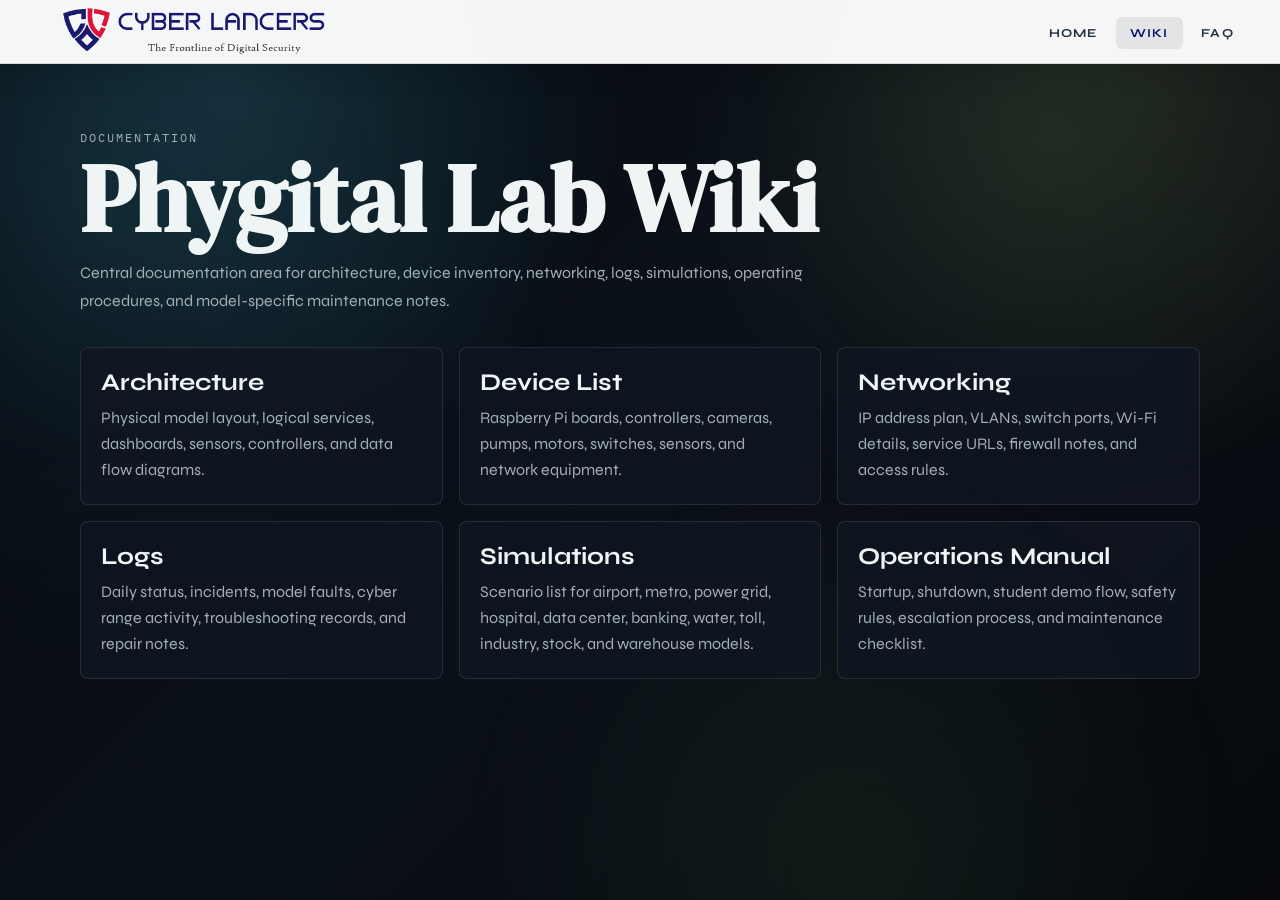
==== wiki/index.html @ f5e3cbfd "Add Phygital Lab portal" ====
<!DOCTYPE html>
<html lang="en">
<head>
  <meta charset="UTF-8">
  <meta name="viewport" content="width=device-width, initial-scale=1.0">
  <link rel="icon" type="image/x-icon" href="/static/images/favicon.ico">
  <title>Wiki - CDAC Phygital Lab</title>
  <link rel="preconnect" href="https://fonts.googleapis.com">
  <link rel="preconnect" href="https://fonts.gstatic.com" crossorigin>
  <link href="https://fonts.googleapis.com/css2?family=DM+Serif+Display:ital@0;1&family=IBM+Plex+Mono:wght@400;500;600&family=Syne:wght@400;600;700;800&display=swap" rel="stylesheet">
  <link rel="stylesheet" href="/static/css/main.css">
  <style>
    .wiki-shell { position: relative; z-index: 1; width: min(1120px, calc(100% - 2rem)); margin: 0 auto; padding: calc(var(--nav-h) + 4rem) 0 5rem; }
    .wiki-shell h1 { font-family: "DM Serif Display", serif; font-size: clamp(3rem, 8vw, 6rem); line-height: 0.9; margin: 0.5rem 0 1rem; }
    .wiki-shell > p { color: var(--muted); max-width: 760px; line-height: 1.75; }
    .wiki-grid { display: grid; grid-template-columns: repeat(3, 1fr); gap: 1rem; margin-top: 2rem; }
    .wiki-card { border: 1px solid var(--line); border-radius: 8px; background: rgba(16,23,34,0.78); padding: 1.25rem; }
    .wiki-card h2 { margin-bottom: 0.5rem; }
    .wiki-card p { color: var(--muted); line-height: 1.65; }
    @media (max-width: 900px) { .wiki-grid { grid-template-columns: 1fr 1fr; } }
    @media (max-width: 620px) { .wiki-grid { grid-template-columns: 1fr; } }
  </style>
</head>
<body>
  <nav id="main-nav" aria-label="Main Navigation">
    <a class="nav-brand" href="/index.html">
      <img class="nav-logo-img" src="/static/images/cyber-lancers-logo.png" alt="Cyber Lancers logo">
    </a>
    <ul class="nav-links">
      <li><a class="nav-btn" href="/index.html">Home</a></li>
      <li><a class="nav-btn active" href="http://172.16.17.219/">Wiki</a></li>
      <li><a class="nav-btn" href="/faq">FAQ</a></li>
    </ul>
  </nav>

  <main class="wiki-shell">
    <p class="section-kicker">Documentation</p>
    <h1>Phygital Lab Wiki</h1>
    <p>Central documentation area for architecture, device inventory, networking, logs, simulations, operating procedures, and model-specific maintenance notes.</p>

    <section class="wiki-grid">
      <article class="wiki-card">
        <h2>Architecture</h2>
        <p>Physical model layout, logical services, dashboards, sensors, controllers, and data flow diagrams.</p>
      </article>
      <article class="wiki-card">
        <h2>Device List</h2>
        <p>Raspberry Pi boards, controllers, cameras, pumps, motors, switches, sensors, and network equipment.</p>
      </article>
      <article class="wiki-card">
        <h2>Networking</h2>
        <p>IP address plan, VLANs, switch ports, Wi-Fi details, service URLs, firewall notes, and access rules.</p>
      </article>
      <article class="wiki-card">
        <h2>Logs</h2>
        <p>Daily status, incidents, model faults, cyber range activity, troubleshooting records, and repair notes.</p>
      </article>
      <article class="wiki-card">
        <h2>Simulations</h2>
        <p>Scenario list for airport, metro, power grid, hospital, data center, banking, water, toll, industry, stock, and warehouse models.</p>
      </article>
      <article class="wiki-card">
        <h2>Operations Manual</h2>
        <p>Startup, shutdown, student demo flow, safety rules, escalation process, and maintenance checklist.</p>
      </article>
    </section>
  </main>
</body>
</html>
---- static/css/main.css ----
:root {
  --bg: #07090d;
  --surface: #101722;
  --surface-2: #172232;
  --surface-3: #203044;
  --line: rgba(255,255,255,0.10);
  --line-strong: rgba(255,255,255,0.20);
  --text: #eef5f4;
  --muted: #9fb0b5;
  --soft: #6f8188;
  --cyan: #4dd8ff;
  --green: #78d56f;
  --amber: #f0b64a;
  --red: #ff6d61;
  --blue: #7ca7ff;
  --nav-h: 64px;
}

* { box-sizing: border-box; margin: 0; padding: 0; }
html { scroll-behavior: smooth; }
body {
  min-height: 100vh;
  overflow-x: hidden;
  color: var(--text);
  background:
    radial-gradient(circle at 18% 10%, rgba(77,216,255,0.14), transparent 30%),
    radial-gradient(circle at 82% 16%, rgba(120,213,111,0.11), transparent 28%),
    linear-gradient(135deg, #06080d, #0b1119 48%, #07090d);
  font-family: "Syne", system-ui, sans-serif;
}

body::before {
  content: "";
  position: fixed;
  inset: -20%;
  z-index: 0;
  pointer-events: none;
  background:
    radial-gradient(circle at 20% 30%, rgba(77,216,255,0.08), transparent 28%),
    radial-gradient(circle at 78% 20%, rgba(240,182,74,0.06), transparent 24%),
    radial-gradient(circle at 62% 82%, rgba(120,213,111,0.07), transparent 26%);
  filter: blur(2px);
  animation: ambientShift 18s ease-in-out infinite alternate;
}

button, a { font: inherit; }
button { cursor: pointer; }
a { color: inherit; text-decoration: none; }
ul { list-style: none; }
code { font-family: "IBM Plex Mono", monospace; color: var(--cyan); }

#bg-canvas {
  position: fixed;
  inset: 0;
  width: 100vw;
  height: 100vh;
  z-index: 0;
  opacity: 0.45;
}

#main-nav {
  position: fixed;
  inset: 0 0 auto 0;
  height: var(--nav-h);
  z-index: 50;
  display: flex;
  align-items: center;
  justify-content: space-between;
  gap: 1rem;
  padding: 0 2rem;
  background: rgba(255,255,255,0.96);
  border-bottom: 1px solid rgba(6,14,22,0.12);
  box-shadow: 0 8px 28px rgba(0,0,0,0.10);
  backdrop-filter: blur(18px);
  animation: navDrop 0.7s cubic-bezier(.2,.8,.2,1) both;
}

.nav-brand {
  display: flex;
  align-items: center;
  gap: 0.75rem;
  border: 0;
  background: transparent;
  color: var(--text);
  font-family: "DM Serif Display", serif;
  font-size: 1.1rem;
}

.nav-logo-img {
  width: 320px;
  height: 52px;
  max-width: min(42vw, 320px);
  object-fit: contain;
}

.brand-accent { color: var(--cyan); }
.nav-links { display: flex; align-items: center; gap: 0.25rem; }
.nav-btn {
  border: 0;
  background: transparent;
  color: #233143;
  padding: 0.55rem 0.9rem;
  border-radius: 6px;
  font-size: 0.76rem;
  font-weight: 700;
  letter-spacing: 0.09em;
  text-transform: uppercase;
  transition: transform 0.18s ease, background 0.18s ease, color 0.18s ease;
}
.nav-btn:hover, .nav-btn.active { background: rgba(10,20,34,0.08); color: #08146f; transform: translateY(-1px); }
.nav-menu-toggle { display: none; background: transparent; color: #233143; border: 1px solid rgba(6,14,22,0.18); border-radius: 6px; padding: 0.5rem 0.75rem; }

.page {
  display: none;
  position: relative;
  z-index: 1;
  min-height: 100vh;
  padding-top: var(--nav-h);
}
.page.active { display: block; }
.page.active { animation: pageIn 0.45s ease both; }

.hero {
  min-height: 100vh;
  display: grid;
  grid-template-columns: minmax(0, 1.1fr) minmax(280px, 0.55fr);
  gap: 2rem;
  align-items: center;
  width: min(1180px, calc(100% - 2rem));
  margin: 0 auto;
  padding: 4rem 0 6rem;
}

.hero-inner h1 {
  font-family: "DM Serif Display", serif;
  font-size: clamp(4rem, 10vw, 8.5rem);
  line-height: 0.86;
  letter-spacing: 0;
  margin: 0.35rem 0 1.25rem;
}
.hero-kicker { animation: fadeRise 0.7s 0.1s ease both; }
.hero-inner h1 { animation: heroTitle 0.9s 0.18s cubic-bezier(.18,.9,.22,1) both; }
.hero-inner p:not(.hero-kicker) { animation: fadeRise 0.7s 0.32s ease both; }
.hero-actions { animation: fadeRise 0.7s 0.46s ease both; }

.hero-inner p:not(.hero-kicker) {
  max-width: 660px;
  color: var(--muted);
  font-size: 1.08rem;
  line-height: 1.8;
}

.hero-kicker, .section-kicker {
  color: var(--cyan);
  font-family: "IBM Plex Mono", monospace;
  font-size: 0.72rem;
  letter-spacing: 0.18em;
  text-transform: uppercase;
}

.hero-actions { display: flex; flex-wrap: wrap; gap: 0.8rem; margin-top: 2rem; }
.primary-action, .secondary-action, .back-btn {
  display: inline-flex;
  align-items: center;
  justify-content: center;
  min-height: 42px;
  border-radius: 6px;
  padding: 0.75rem 1rem;
  font-weight: 800;
  border: 1px solid var(--line-strong);
  position: relative;
  overflow: hidden;
  transition: transform 0.2s ease, box-shadow 0.2s ease, border-color 0.2s ease, background 0.2s ease;
}
.primary-action { background: var(--cyan); color: #041018; border-color: var(--cyan); }
.secondary-action, .back-btn { background: rgba(255,255,255,0.04); color: var(--text); }
.primary-action::after,
.secondary-action::after,
.back-btn::after {
  content: "";
  position: absolute;
  inset: 0;
  translate: -120% 0;
  background: linear-gradient(90deg, transparent, rgba(255,255,255,0.42), transparent);
  transition: translate 0.55s ease;
}
.primary-action:hover,
.secondary-action:hover,
.back-btn:hover {
  transform: translateY(-2px);
  box-shadow: 0 14px 36px rgba(77,216,255,0.14);
}
.primary-action:hover::after,
.secondary-action:hover::after,
.back-btn:hover::after { translate: 120% 0; }

.hero-panel {
  border: 1px solid var(--line);
  border-radius: 8px;
  background: rgba(16,23,34,0.72);
  padding: 1.2rem;
  backdrop-filter: blur(14px);
  animation: floatIn 0.9s 0.55s cubic-bezier(.18,.9,.22,1) both, panelDrift 5.5s ease-in-out 1.3s infinite;
}
.status-row {
  display: flex;
  justify-content: space-between;
  gap: 1rem;
  border-bottom: 1px solid var(--line);
  padding: 1rem 0;
}
.status-row:last-child { border-bottom: 0; }
.status-row span { color: var(--muted); }
.status-row strong { text-align: right; color: var(--green); }

.overview-band, .page-head, .detail-body {
  width: min(1180px, calc(100% - 2rem));
  margin: 0 auto;
}
.overview-band { padding: 3rem 0 6rem; }
.overview-copy {
  display: grid;
  grid-template-columns: 0.8fr 1.2fr;
  gap: 2rem;
  margin-bottom: 1.4rem;
}
.overview-copy h2, .page-head h2, .detail-title-block h2 {
  font-size: clamp(2rem, 5vw, 4rem);
  line-height: 0.96;
}
.overview-grid, .domain-grid, .feature-grid, .cyber-scope-grid {
  display: grid;
  grid-template-columns: repeat(3, 1fr);
  gap: 1rem;
}
.overview-grid article, .domain-card, .content-card, .feature-item, .cyber-scope-card, .cyber-card, .metric-grid div, .photo-placeholder, .photo-notes {
  border: 1px solid var(--line);
  border-radius: 8px;
  background: rgba(16,23,34,0.78);
  padding: 1.25rem;
  transition: transform 0.25s ease, border-color 0.25s ease, box-shadow 0.25s ease, background 0.25s ease;
}
.overview-grid article:hover,
.content-card:hover,
.feature-item:hover,
.cyber-scope-card:hover,
.cyber-card:hover,
.metric-grid div:hover,
.photo-placeholder:hover,
.photo-notes:hover {
  transform: translateY(-4px);
  border-color: rgba(77,216,255,0.24);
  box-shadow: 0 18px 48px rgba(0,0,0,0.26);
  background: rgba(18,28,42,0.86);
}
.overview-grid h3, .domain-card h3, .content-card h3, .feature-item h4 { margin-bottom: 0.5rem; }
.overview-grid p, .domain-card p, .content-card p, .feature-item p, .cyber-scope-card p, .cyber-card p, .photo-notes li, .photo-placeholder p, .detail-title-block p {
  color: var(--muted);
  line-height: 1.65;
  font-size: 0.92rem;
}

.page-head { padding: 4rem 0 1.25rem; }
.page-head p:not(.section-kicker) { max-width: 760px; color: var(--muted); line-height: 1.7; margin-top: 0.8rem; }
.filter-bar { width: min(1180px, calc(100% - 2rem)); margin: 0 auto 1.25rem; display: flex; flex-wrap: wrap; gap: 0.5rem; }
.filter-btn {
  border: 1px solid var(--line);
  background: rgba(255,255,255,0.04);
  color: var(--muted);
  padding: 0.55rem 0.8rem;
  border-radius: 6px;
  font-weight: 700;
}
.filter-btn.active { color: #061019; background: var(--green); border-color: var(--green); }

.domain-grid, .cyber-scope-grid { width: min(1180px, calc(100% - 2rem)); margin: 0 auto; padding-bottom: 5rem; }
.domain-card { position: relative; min-height: 245px; overflow: hidden; transform-style: preserve-3d; transition: transform 0.24s, border-color 0.24s, box-shadow 0.24s; }
.domain-card:hover { transform: translateY(-7px) rotateX(var(--tilt-y, 0deg)) rotateY(var(--tilt-x, 0deg)); border-color: var(--line-strong); box-shadow: 0 24px 70px rgba(0,0,0,0.34); }
.domain-card::before {
  content: "";
  position: absolute;
  inset: 0;
  background: radial-gradient(circle at 18% 12%, var(--accent), transparent 48%);
  opacity: 0.18;
  transition: opacity 0.25s ease, transform 0.25s ease;
}
.domain-card:hover::before { opacity: 0.32; transform: scale(1.08); }
.domain-card::after {
  content: "";
  position: absolute;
  inset: -1px;
  border-radius: inherit;
  background: linear-gradient(120deg, transparent 20%, rgba(255,255,255,0.18), transparent 80%);
  opacity: 0;
  transform: translateX(-70%);
  transition: opacity 0.25s ease, transform 0.55s ease;
}
.domain-card:hover::after { opacity: 1; transform: translateX(70%); }
.domain-card > * { position: relative; }
.domain-icon { font-size: 2.3rem; margin-bottom: 0.7rem; }
.tag-row { display: flex; flex-wrap: wrap; gap: 0.35rem; margin: 1rem 0; }
.tag-row span {
  font-family: "IBM Plex Mono", monospace;
  color: var(--soft);
  border: 1px solid var(--line);
  padding: 0.2rem 0.45rem;
  border-radius: 4px;
  font-size: 0.62rem;
  text-transform: uppercase;
}
.card-action { color: var(--cyan); font-weight: 800; margin-top: 1rem; }

.detail-banner {
  min-height: 330px;
  display: flex;
  flex-direction: column;
  justify-content: flex-end;
  gap: 1.5rem;
  padding: calc(var(--nav-h) + 2rem) max(1rem, calc((100vw - 1180px) / 2)) 2.2rem;
  background:
    linear-gradient(to bottom, rgba(7,9,13,0.45), rgba(7,9,13,0.95)),
    radial-gradient(circle at 18% 20%, var(--detail-accent, rgba(77,216,255,0.30)), transparent 46%);
  border-bottom: 1px solid var(--line);
}
.domain-visual {
  position: absolute;
  right: max(1rem, calc((100vw - 1180px) / 2));
  bottom: 2.2rem;
  width: min(330px, 34vw);
  height: 190px;
  pointer-events: none;
  opacity: 0.9;
}
.domain-visual::before {
  content: "";
  position: absolute;
  inset: 0;
  border: 1px solid rgba(255,255,255,0.09);
  border-radius: 10px;
  background: linear-gradient(145deg, rgba(255,255,255,0.07), rgba(255,255,255,0.015));
  box-shadow: inset 0 0 44px rgba(77,216,255,0.08), 0 24px 70px rgba(0,0,0,0.24);
}
.visual-orbit {
  position: absolute;
  inset: 28px 70px;
  border: 1px dashed rgba(77,216,255,0.35);
  border-radius: 50%;
  animation: visualSpin 8s linear infinite;
}
.visual-core {
  position: absolute;
  left: 50%;
  top: 50%;
  translate: -50% -50%;
  width: 112px;
  height: 56px;
  border-radius: 999px;
  display: grid;
  place-items: center;
  color: #041018;
  background: var(--cyan);
  font: 800 0.82rem "IBM Plex Mono", monospace;
  box-shadow: 0 0 34px rgba(77,216,255,0.28);
  animation: visualFloat 2.8s ease-in-out infinite;
}
.visual-plane {
  clip-path: polygon(0 35%, 70% 35%, 100% 50%, 70% 65%, 0 65%, 18% 50%);
  border-radius: 0;
  animation: visualPlane 3.6s ease-in-out infinite;
}
.visual-pulse { background: var(--green); box-shadow: 0 0 34px rgba(120,213,111,0.28); }
.visual-train { background: var(--blue); box-shadow: 0 0 34px rgba(124,167,255,0.28); }
.visual-spark { background: var(--red); box-shadow: 0 0 34px rgba(255,109,97,0.28); }
.visual-wave { background: var(--cyan); animation: visualWave 2.4s ease-in-out infinite; }
.visual-factory,
.visual-gate,
.visual-warehouse { background: var(--amber); box-shadow: 0 0 34px rgba(240,182,74,0.25); }
.visual-scan,
.visual-server { background: var(--blue); }
.visual-chart { background: var(--green); clip-path: polygon(0 80%, 25% 52%, 48% 62%, 72% 24%, 100% 12%, 100% 100%, 0 100%); border-radius: 8px; }
.visual-line {
  position: absolute;
  left: 34px;
  right: 34px;
  height: 2px;
  background: linear-gradient(90deg, transparent, rgba(77,216,255,0.7), transparent);
  animation: visualScan 2s ease-in-out infinite alternate;
}
.line-a { top: 42px; }
.line-b { bottom: 42px; animation-delay: .45s; }
.visual-dots span {
  position: absolute;
  width: 8px;
  height: 8px;
  border-radius: 50%;
  background: var(--green);
  animation: dotPulse 1.5s ease-in-out infinite alternate;
}
.visual-dots span:nth-child(1) { left: 46px; top: 84px; }
.visual-dots span:nth-child(2) { right: 58px; top: 62px; animation-delay: .25s; }
.visual-dots span:nth-child(3) { right: 88px; bottom: 50px; animation-delay: .5s; }
.back-btn { align-self: flex-start; }
.detail-title-block { max-width: 820px; }
.detail-title-block h2 { margin: 0.3rem 0 0.8rem; }
.detail-body { padding: 0 0 5rem; }
.tab-nav { display: flex; overflow-x: auto; border-bottom: 1px solid var(--line); margin-bottom: 2rem; }
.tab-btn {
  border: 0;
  border-bottom: 2px solid transparent;
  background: transparent;
  color: var(--soft);
  padding: 1rem 1.2rem;
  font-weight: 800;
  white-space: nowrap;
  transition: color 0.18s ease, border-color 0.18s ease, background 0.18s ease;
}
.tab-btn:hover { color: var(--text); background: rgba(255,255,255,0.035); }
.tab-btn.active { color: var(--cyan); border-bottom-color: var(--cyan); }
.tab-content { display: none; }
.tab-content.active { display: block; animation: contentIn 0.35s ease both; }
.feature-grid { margin-top: 1rem; }
.steps { display: grid; gap: 0.9rem; }
.step { display: grid; grid-template-columns: 52px 1fr; gap: 1rem; align-items: start; }
.step-num { color: var(--green); font-family: "IBM Plex Mono", monospace; font-weight: 700; transition: transform 0.2s ease; }
.step:hover .step-num { transform: translateX(5px); }
.step p { color: var(--muted); line-height: 1.65; margin-top: 0.25rem; }
.cyber-duo, .metric-grid, .photo-board { display: grid; grid-template-columns: 1fr 1fr; gap: 1rem; }
.cyber-card span { font-family: "IBM Plex Mono", monospace; font-size: 0.7rem; text-transform: uppercase; letter-spacing: 0.16em; }
.cyber-card.red span { color: var(--red); }
.cyber-card.blue span { color: var(--blue); }
.cyber-card h3 { margin: 0.6rem 0; }
.metric-grid div { min-height: 150px; }
.metric-grid strong, .metric-grid span { display: block; }
.metric-grid strong { color: var(--green); margin-bottom: 0.8rem; }
.metric-grid span { color: var(--muted); line-height: 1.65; }
.photo-placeholder {
  min-height: 290px;
  display: flex;
  flex-direction: column;
  justify-content: center;
  align-items: center;
  text-align: center;
  background:
    linear-gradient(135deg, rgba(255,255,255,0.06), rgba(255,255,255,0.02)),
    repeating-linear-gradient(45deg, rgba(255,255,255,0.03) 0 10px, transparent 10px 20px);
}
.photo-placeholder span { color: var(--cyan); font-family: "IBM Plex Mono", monospace; margin-bottom: 0.8rem; }
.photo-notes li { border-bottom: 1px solid var(--line); padding: 0.7rem 0; }
.photo-notes li:last-child { border-bottom: 0; }

.reveal {
  opacity: 0;
  transform: translateY(18px);
  transition: opacity 0.65s ease, transform 0.65s cubic-bezier(.18,.9,.22,1);
}
.reveal.visible {
  opacity: 1;
  transform: translateY(0);
}
.domain-card.reveal,
.cyber-scope-card.reveal,
.feature-item.reveal,
.overview-grid article.reveal {
  transition-delay: var(--reveal-delay, 0ms);
}

.cyber-scope-card h3 { margin: 0.5rem 0; }
.cyber-scope-card strong { color: var(--amber); }
.cyber-actions {
  display: flex;
  flex-wrap: wrap;
  gap: 0.6rem;
  margin-top: 1rem;
}
.cyber-actions .primary-action,
.cyber-actions .secondary-action {
  min-height: 36px;
  padding: 0.55rem 0.75rem;
  font-size: 0.82rem;
}

.phygital-ctf-modal {
  display: none;
  position: fixed;
  inset: 0;
  z-index: 200;
  align-items: center;
  justify-content: center;
  padding: 1rem;
  background: rgba(2,4,8,0.82);
  backdrop-filter: blur(12px);
}
.phygital-ctf-modal.open {
  display: flex;
}
.phygital-ctf-modal .ctf-modal {
  width: min(980px, 100%);
  max-height: 90vh;
  overflow: auto;
  background: linear-gradient(145deg, rgba(12,18,28,0.98), rgba(7,10,16,0.99));
  border: 1px solid rgba(255,255,255,0.12);
  border-radius: 10px;
  box-shadow: 0 30px 90px rgba(0,0,0,0.65);
}
.phygital-ctf-modal .ctf-modal-icon {
  width: auto;
  padding: 0 0.65rem;
  font-family: "IBM Plex Mono", monospace;
  font-size: 0.72rem;
}
.phygital-ctf-modal .ctf-modal-head {
  display: flex;
  align-items: center;
  justify-content: space-between;
  gap: 1rem;
  padding: 1.2rem 1.4rem;
  border-bottom: 1px solid rgba(255,255,255,0.08);
}
.phygital-ctf-modal .ctf-modal-title-group {
  display: flex;
  align-items: center;
  gap: 0.9rem;
}
.phygital-ctf-modal .ctf-modal-title {
  font-weight: 800;
  font-size: 1.08rem;
}
.phygital-ctf-modal .ctf-modal-subtitle {
  color: var(--muted);
  font-size: 0.85rem;
  margin-top: 0.2rem;
}
.phygital-ctf-modal .ctf-modal-close {
  width: 34px;
  height: 34px;
  border: 1px solid rgba(255,255,255,0.16);
  border-radius: 6px;
  background: rgba(255,255,255,0.05);
  color: var(--text);
  font-weight: 800;
}
.phygital-ctf-modal .ctf-modal-body {
  padding: 1.25rem 1.4rem 1.5rem;
}

.ctf-student-strip,
.ctf-leaderboard,
.ctf-scorebar,
.ctf-card,
.ctf-entry-card,
.ctf-empty {
  border: 1px solid rgba(255,255,255,0.10);
  border-radius: 8px;
  background: rgba(255,255,255,0.035);
  padding: 1rem;
  margin-bottom: 0.9rem;
}
.ctf-student-strip {
  display: flex;
  align-items: center;
  justify-content: space-between;
  gap: 1rem;
  color: var(--green);
}
.ctf-change-student,
.ctf-start-btn,
.ctf-submit-btn,
.ctf-hint-toggle {
  border: 1px solid rgba(255,255,255,0.16);
  border-radius: 6px;
  background: rgba(255,255,255,0.06);
  color: var(--text);
  padding: 0.55rem 0.75rem;
  font-weight: 800;
  font-family: "Syne", sans-serif;
}
.ctf-start-btn,
.ctf-submit-btn {
  background: var(--cyan);
  color: #041018;
  border-color: var(--cyan);
}
.ctf-leaderboard {
  display: grid;
  gap: 0.75rem;
}
.ctf-lb-head {
  display: flex;
  align-items: center;
  justify-content: space-between;
  gap: 1rem;
  color: var(--green);
  font-family: "IBM Plex Mono", monospace;
  font-size: 0.78rem;
  letter-spacing: 0.08em;
  text-transform: uppercase;
}
.ctf-lb-rows {
  display: grid;
  gap: 0.45rem;
}
.ctf-lb-row {
  display: grid;
  grid-template-columns: 48px 1fr auto;
  align-items: center;
  gap: 0.75rem;
  border: 1px solid rgba(120,213,111,0.28);
  border-radius: 6px;
  background: rgba(120,213,111,0.06);
  padding: 0.65rem 0.75rem;
}
.ctf-lb-rank { color: var(--amber); font-family: "IBM Plex Mono", monospace; }
.ctf-lb-score { color: var(--green); font-family: "IBM Plex Mono", monospace; }
.ctf-lb-empty { color: var(--soft); }
.ctf-scorebar {
  display: grid;
  grid-template-columns: auto 1fr auto;
  align-items: center;
  gap: 1rem;
}
.ctf-sb-score {
  color: var(--cyan);
  font-size: 1.7rem;
  font-weight: 800;
}
.ctf-sb-total,
.ctf-sb-solved {
  color: var(--muted);
  font-family: "IBM Plex Mono", monospace;
  font-size: 0.82rem;
}
.ctf-sb-track {
  height: 8px;
  overflow: hidden;
  border-radius: 999px;
  background: rgba(255,255,255,0.08);
}
.ctf-sb-fill {
  height: 100%;
  border-radius: inherit;
  background: linear-gradient(90deg, var(--cyan), var(--green));
}
.ctf-challenges {
  display: grid;
  gap: 0.8rem;
}
.ctf-card {
  margin-bottom: 0;
  animation: fadeRise 0.35s ease both;
}
.ctf-card-head,
.ctf-card-title-row,
.ctf-card-foot,
.ctf-flag-row {
  display: flex;
  align-items: center;
  gap: 0.7rem;
  flex-wrap: wrap;
}
.ctf-card-head {
  justify-content: space-between;
  margin-bottom: 0.55rem;
}
.ctf-card-title {
  font-weight: 800;
  font-size: 1rem;
}
.ctf-card-pts {
  color: var(--amber);
  font-family: "IBM Plex Mono", monospace;
  font-size: 0.78rem;
}
.ctf-card-desc {
  color: var(--muted);
  line-height: 1.65;
  margin-bottom: 0.9rem;
}
.ctf-card-desc code,
.ctf-hint-text code {
  color: var(--cyan);
}
.ctf-hint-wrap {
  display: grid;
  gap: 0.5rem;
  width: 100%;
}
.ctf-award-note,
.ctf-att-count {
  color: var(--amber);
  font-family: "IBM Plex Mono", monospace;
  font-size: 0.78rem;
}
.ctf-hint-text {
  color: var(--muted);
  line-height: 1.55;
  border-left: 2px solid var(--amber);
  padding-left: 0.75rem;
}
.ctf-flag-row {
  width: 100%;
}
.ctf-flag-input {
  flex: 1 1 260px;
  min-height: 40px;
  border: 1px solid rgba(255,255,255,0.14);
  border-radius: 6px;
  background: rgba(0,0,0,0.24);
  color: var(--text);
  padding: 0.6rem 0.75rem;
  outline: none;
}
.ctf-result-msg {
  width: 100%;
  min-height: 1.2rem;
  font-family: "IBM Plex Mono", monospace;
  font-size: 0.8rem;
}
.ctf-result-msg.ctf-ok,
.ctf-solved-banner,
.ctf-solved-badge { color: var(--green); }
.ctf-result-msg.ctf-err { color: var(--red); }
.ctf-solved-banner {
  border: 1px solid rgba(120,213,111,0.24);
  border-radius: 6px;
  padding: 0.65rem 0.75rem;
  background: rgba(120,213,111,0.07);
}
.ctf-empty,
.ctf-entry-card {
  color: var(--muted);
  line-height: 1.6;
}
.ctf-entry-card h3 {
  color: var(--text);
  margin-bottom: 0.5rem;
}
.ctf-loading {
  color: var(--muted);
  padding: 1rem;
}

@media (max-width: 640px) {
  .ctf-scorebar { grid-template-columns: 1fr; }
  .ctf-student-strip,
  .ctf-lb-head { align-items: flex-start; flex-direction: column; }
}

@media (max-width: 900px) {
  #main-nav { padding: 0 1rem; }
  .nav-menu-toggle { display: block; }
  .nav-links {
    display: none;
    position: absolute;
    top: var(--nav-h);
    left: 0;
    right: 0;
    flex-direction: column;
    align-items: stretch;
    padding: 1rem;
    background: rgba(255,255,255,0.98);
    border-bottom: 1px solid rgba(6,14,22,0.12);
    box-shadow: 0 18px 34px rgba(0,0,0,0.12);
  }
  .nav-links.open { display: flex; }
  .hero, .overview-copy, .cyber-duo, .metric-grid, .photo-board { grid-template-columns: 1fr; }
  .overview-grid, .domain-grid, .feature-grid, .cyber-scope-grid { grid-template-columns: 1fr 1fr; }
}

@media (max-width: 620px) {
  .nav-logo-img { width: 210px; max-width: 58vw; height: 42px; }
  .overview-grid, .domain-grid, .feature-grid, .cyber-scope-grid { grid-template-columns: 1fr; }
  .hero { padding-top: 2rem; }
  .hero-inner h1 { font-size: clamp(3.2rem, 18vw, 5rem); }
  .detail-banner { min-height: 280px; }
  .domain-visual { position: relative; right: auto; bottom: auto; width: 100%; max-width: 320px; height: 150px; }
}

@keyframes navDrop {
  from { opacity: 0; transform: translateY(-16px); }
  to { opacity: 1; transform: translateY(0); }
}

@keyframes pageIn {
  from { opacity: 0; }
  to { opacity: 1; }
}

@keyframes fadeRise {
  from { opacity: 0; transform: translateY(16px); }
  to { opacity: 1; transform: translateY(0); }
}

@keyframes floatIn {
  from { opacity: 0; transform: translateY(24px) scale(0.98); }
  to { opacity: 1; transform: translateY(0) scale(1); }
}

@keyframes heroTitle {
  from { opacity: 0; transform: translateY(22px) scale(0.98); filter: blur(6px); }
  to { opacity: 1; transform: translateY(0) scale(1); filter: blur(0); }
}

@keyframes contentIn {
  from { opacity: 0; transform: translateY(8px); }
  to { opacity: 1; transform: translateY(0); }
}

@keyframes panelDrift {
  0%, 100% { transform: translateY(0); }
  50% { transform: translateY(-8px); }
}

@keyframes ambientShift {
  from { transform: translate3d(-1.5%, -1%, 0) rotate(0deg); }
  to { transform: translate3d(1.5%, 1%, 0) rotate(3deg); }
}
@keyframes visualSpin { to { transform: rotate(360deg); } }
@keyframes visualFloat { 0%,100% { transform: translateY(0); } 50% { transform: translateY(-10px); } }
@keyframes visualPlane { 0%,100% { transform: translateX(-24px) translateY(8px); } 50% { transform: translateX(44px) translateY(-12px); } }
@keyframes visualWave { 0%,100% { border-radius: 999px 999px 24px 24px; transform: scaleX(.9); } 50% { border-radius: 24px 24px 999px 999px; transform: scaleX(1.08); } }
@keyframes visualScan { from { transform: translateX(-18px); opacity: .2; } to { transform: translateX(18px); opacity: 1; } }
@keyframes dotPulse { from { transform: scale(.7); opacity: .35; } to { transform: scale(1.25); opacity: 1; } }

@media (prefers-reduced-motion: reduce) {
  *,
  *::before,
  *::after {
    animation-duration: 0.001ms !important;
    animation-iteration-count: 1 !important;
    scroll-behavior: auto !important;
    transition-duration: 0.001ms !important;
  }
}
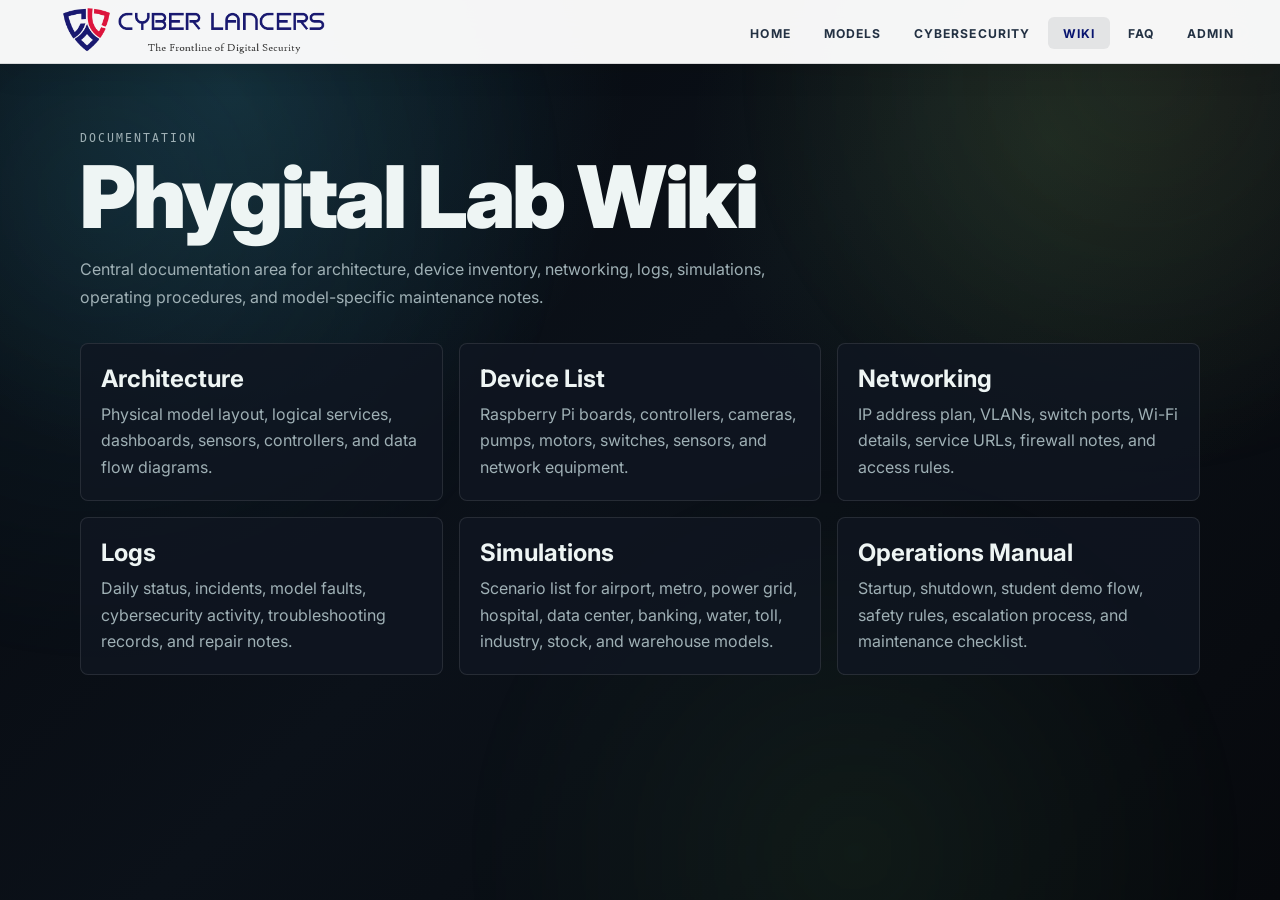
==== commit 985a182c: "Update branding FAQ fonts and offline demo" ====
--- a/wiki/index.html
+++ b/wiki/index.html
@@ -4,14 +4,14 @@
   <meta charset="UTF-8">
   <meta name="viewport" content="width=device-width, initial-scale=1.0">
   <link rel="icon" type="image/x-icon" href="/static/images/favicon.ico">
-  <title>Wiki - CDAC Phygital Lab</title>
+  <title>Wiki - Phygital Lab</title>
   <link rel="preconnect" href="https://fonts.googleapis.com">
   <link rel="preconnect" href="https://fonts.gstatic.com" crossorigin>
-  <link href="https://fonts.googleapis.com/css2?family=DM+Serif+Display:ital@0;1&family=IBM+Plex+Mono:wght@400;500;600&family=Syne:wght@400;600;700;800&display=swap" rel="stylesheet">
+  <link href="https://fonts.googleapis.com/css2?family=Inter:wght@400;500;600;700;800;900&display=swap" rel="stylesheet">
   <link rel="stylesheet" href="/static/css/main.css">
   <style>
     .wiki-shell { position: relative; z-index: 1; width: min(1120px, calc(100% - 2rem)); margin: 0 auto; padding: calc(var(--nav-h) + 4rem) 0 5rem; }
-    .wiki-shell h1 { font-family: "DM Serif Display", serif; font-size: clamp(3rem, 8vw, 6rem); line-height: 0.9; margin: 0.5rem 0 1rem; }
+    .wiki-shell h1 { font-family: "Inter", system-ui, sans-serif; font-size: clamp(2.7rem, 7vw, 5.4rem); font-weight: 900; line-height: 0.96; margin: 0.5rem 0 1rem; letter-spacing: -0.03em; }
     .wiki-shell > p { color: var(--muted); max-width: 760px; line-height: 1.75; }
     .wiki-grid { display: grid; grid-template-columns: repeat(3, 1fr); gap: 1rem; margin-top: 2rem; }
     .wiki-card { border: 1px solid var(--line); border-radius: 8px; background: rgba(16,23,34,0.78); padding: 1.25rem; }
@@ -28,8 +28,11 @@
     </a>
     <ul class="nav-links">
       <li><a class="nav-btn" href="/index.html">Home</a></li>
+      <li><a class="nav-btn" href="/index.html#models">Models</a></li>
+      <li><a class="nav-btn" href="/index.html#cyber">Cybersecurity</a></li>
       <li><a class="nav-btn active" href="http://172.16.17.219/">Wiki</a></li>
       <li><a class="nav-btn" href="/faq">FAQ</a></li>
+      <li><a class="nav-btn" href="/admin.html">Admin</a></li>
     </ul>
   </nav>
 
@@ -53,7 +56,7 @@
       </article>
       <article class="wiki-card">
         <h2>Logs</h2>
-        <p>Daily status, incidents, model faults, cyber range activity, troubleshooting records, and repair notes.</p>
+        <p>Daily status, incidents, model faults, cybersecurity activity, troubleshooting records, and repair notes.</p>
       </article>
       <article class="wiki-card">
         <h2>Simulations</h2>
--- a/static/css/main.css
+++ b/static/css/main.css
@@ -26,7 +26,7 @@
     radial-gradient(circle at 18% 10%, rgba(77,216,255,0.14), transparent 30%),
     radial-gradient(circle at 82% 16%, rgba(120,213,111,0.11), transparent 28%),
     linear-gradient(135deg, #06080d, #0b1119 48%, #07090d);
-  font-family: "Syne", system-ui, sans-serif;
+  font-family: "Inter", system-ui, sans-serif;
 }
 
 body::before {
@@ -47,7 +47,7 @@
 button { cursor: pointer; }
 a { color: inherit; text-decoration: none; }
 ul { list-style: none; }
-code { font-family: "IBM Plex Mono", monospace; color: var(--cyan); }
+code { font-family: ui-monospace, SFMono-Regular, Menlo, Consolas, monospace; color: var(--cyan); }
 
 #bg-canvas {
   position: fixed;
@@ -82,7 +82,7 @@
   border: 0;
   background: transparent;
   color: var(--text);
-  font-family: "DM Serif Display", serif;
+  font-family: "Inter", system-ui, sans-serif;
   font-size: 1.1rem;
 }
 
@@ -132,10 +132,10 @@
 }
 
 .hero-inner h1 {
-  font-family: "DM Serif Display", serif;
+  font-family: "Inter", system-ui, sans-serif;
   font-size: clamp(4rem, 10vw, 8.5rem);
   line-height: 0.86;
-  letter-spacing: 0;
+  letter-spacing: -0.05em;
   margin: 0.35rem 0 1.25rem;
 }
 .hero-kicker { animation: fadeRise 0.7s 0.1s ease both; }
@@ -152,7 +152,7 @@
 
 .hero-kicker, .section-kicker {
   color: var(--cyan);
-  font-family: "IBM Plex Mono", monospace;
+  font-family: ui-monospace, SFMono-Regular, Menlo, Consolas, monospace;
   font-size: 0.72rem;
   letter-spacing: 0.18em;
   text-transform: uppercase;
@@ -300,7 +300,7 @@
 .domain-icon { font-size: 2.3rem; margin-bottom: 0.7rem; }
 .tag-row { display: flex; flex-wrap: wrap; gap: 0.35rem; margin: 1rem 0; }
 .tag-row span {
-  font-family: "IBM Plex Mono", monospace;
+  font-family: ui-monospace, SFMono-Regular, Menlo, Consolas, monospace;
   color: var(--soft);
   border: 1px solid var(--line);
   padding: 0.2rem 0.45rem;
@@ -323,82 +323,92 @@
   border-bottom: 1px solid var(--line);
 }
 .domain-visual {
-  position: absolute;
-  right: max(1rem, calc((100vw - 1180px) / 2));
-  bottom: 2.2rem;
-  width: min(330px, 34vw);
-  height: 190px;
+  position: fixed;
+  right: -70px;
+  bottom: 24px;
+  width: min(760px, 58vw);
+  height: min(460px, 54vh);
+  z-index: 0;
   pointer-events: none;
-  opacity: 0.9;
-}
-.domain-visual::before {
+  opacity: 0.26;
+  filter: saturate(1.2) blur(0.1px);
+  mix-blend-mode: screen;
+}
+.scene-svg {
+  width: 100%;
+  height: 100%;
+  overflow: visible;
+  border: 0;
+  border-radius: 0;
+  background: transparent;
+  box-shadow: none;
+}
+.detail-banner,
+.detail-body {
+  position: relative;
+  z-index: 2;
+}
+#page-detail::after {
   content: "";
-  position: absolute;
-  inset: 0;
-  border: 1px solid rgba(255,255,255,0.09);
-  border-radius: 10px;
-  background: linear-gradient(145deg, rgba(255,255,255,0.07), rgba(255,255,255,0.015));
-  box-shadow: inset 0 0 44px rgba(77,216,255,0.08), 0 24px 70px rgba(0,0,0,0.24);
-}
-.visual-orbit {
-  position: absolute;
-  inset: 28px 70px;
-  border: 1px dashed rgba(77,216,255,0.35);
-  border-radius: 50%;
-  animation: visualSpin 8s linear infinite;
-}
-.visual-core {
-  position: absolute;
-  left: 50%;
-  top: 50%;
-  translate: -50% -50%;
-  width: 112px;
-  height: 56px;
-  border-radius: 999px;
-  display: grid;
-  place-items: center;
-  color: #041018;
-  background: var(--cyan);
-  font: 800 0.82rem "IBM Plex Mono", monospace;
-  box-shadow: 0 0 34px rgba(77,216,255,0.28);
-  animation: visualFloat 2.8s ease-in-out infinite;
-}
-.visual-plane {
-  clip-path: polygon(0 35%, 70% 35%, 100% 50%, 70% 65%, 0 65%, 18% 50%);
-  border-radius: 0;
-  animation: visualPlane 3.6s ease-in-out infinite;
-}
-.visual-pulse { background: var(--green); box-shadow: 0 0 34px rgba(120,213,111,0.28); }
-.visual-train { background: var(--blue); box-shadow: 0 0 34px rgba(124,167,255,0.28); }
-.visual-spark { background: var(--red); box-shadow: 0 0 34px rgba(255,109,97,0.28); }
-.visual-wave { background: var(--cyan); animation: visualWave 2.4s ease-in-out infinite; }
-.visual-factory,
-.visual-gate,
-.visual-warehouse { background: var(--amber); box-shadow: 0 0 34px rgba(240,182,74,0.25); }
-.visual-scan,
-.visual-server { background: var(--blue); }
-.visual-chart { background: var(--green); clip-path: polygon(0 80%, 25% 52%, 48% 62%, 72% 24%, 100% 12%, 100% 100%, 0 100%); border-radius: 8px; }
-.visual-line {
-  position: absolute;
-  left: 34px;
-  right: 34px;
-  height: 2px;
-  background: linear-gradient(90deg, transparent, rgba(77,216,255,0.7), transparent);
-  animation: visualScan 2s ease-in-out infinite alternate;
-}
-.line-a { top: 42px; }
-.line-b { bottom: 42px; animation-delay: .45s; }
-.visual-dots span {
-  position: absolute;
-  width: 8px;
-  height: 8px;
-  border-radius: 50%;
-  background: var(--green);
-  animation: dotPulse 1.5s ease-in-out infinite alternate;
-}
-.visual-dots span:nth-child(1) { left: 46px; top: 84px; }
-.visual-dots span:nth-child(2) { right: 58px; top: 62px; animation-delay: .25s; }
-.visual-dots span:nth-child(3) { right: 88px; bottom: 50px; animation-delay: .5s; }
+  position: fixed;
+  right: 0;
+  bottom: 0;
+  width: 58vw;
+  height: 58vh;
+  z-index: 0;
+  pointer-events: none;
+  background: radial-gradient(circle at 58% 58%, rgba(77,216,255,0.10), transparent 58%);
+}
+.scene-sky { fill: #0a1826; }
+.sun-glow { fill: rgba(240,182,74,0.5); filter: blur(5px); animation: sunBreathe 4s ease-in-out infinite; }
+.scene-svg .scene-ground { fill: rgba(29,54,43,0.74); }
+.runway,.road { fill: rgba(255,255,255,0.16); }
+.runway-lines rect { fill: rgba(255,255,255,0.72); animation: runwayDash 1.2s linear infinite; }
+.terminal rect,.terminal path,.station,.booth,.warehouse-building,.factory-body { fill: rgba(77,216,255,0.14); stroke: rgba(77,216,255,0.42); stroke-width: 2; }
+.terminal .glass { fill: rgba(196,238,255,0.68); animation: terminalLights 1.8s ease-in-out infinite alternate; }
+.terminal .jetbridge { fill: rgba(145,168,180,0.5); }
+.terminal .tower { fill: rgba(77,216,255,0.12); stroke: rgba(196,238,255,0.42); }
+.flight-path { fill: none; stroke: rgba(77,216,255,0.22); stroke-dasharray: 8 8; animation: pathFlow 1.8s linear infinite; }
+.flying-plane { fill: url(#planeGrad); animation: airplaneRealFlight 7.2s cubic-bezier(.42,0,.58,1) infinite; transform-origin: center; }
+.flying-plane circle { fill: rgba(2,8,14,0.55); }
+.cloud { fill: rgba(255,255,255,0.18); animation: cloudSlide 7s linear infinite; }
+.cloud-one { transform: translate(260px, 42px); }
+.cloud-two { transform: translate(210px, 86px); animation-delay: -2.5s; }
+.hospital-sky { fill: #09201d; }
+.hospital-building-2d rect { fill: url(#hospitalWall); stroke: rgba(120,213,111,0.38); stroke-width: 2; }
+.hospital-building-2d rect:not(:first-child):not(.hospital-door) { fill: rgba(15,42,47,0.58); animation: hospitalWindow 1.7s ease-in-out infinite alternate; }
+.hospital-building-2d .hospital-door { fill: rgba(12,32,34,0.8); }
+.hospital-building-2d path { fill: var(--green); animation: lightPulse 1.4s ease-in-out infinite alternate; }
+.ecg-line { fill: none; stroke: var(--green); stroke-width: 4; stroke-linecap: round; stroke-dasharray: 360; animation: ecgMove 2s linear infinite; }
+.ambulance { fill: #f3f7f7; animation: ambulanceMove 4.4s cubic-bezier(.45,0,.2,1) infinite; transform: translate(24px, 142px); filter: drop-shadow(0 8px 8px rgba(0,0,0,.3)); }
+.ambulance path { fill: var(--red); }
+.metro-train,.toll-car,.forklift { fill: var(--blue); animation: vehicleLoop 4s ease-in-out infinite; transform: translate(36px, 126px); }
+.toll-car { fill: var(--amber); transform: translate(18px, 148px); }
+.forklift { fill: var(--amber); transform: translate(52px, 142px); }
+.track { fill: none; stroke: rgba(255,255,255,0.34); stroke-width: 5; }
+.track-two { stroke-width: 2; }
+.tank rect { fill: rgba(77,216,255,0.08); stroke: rgba(77,216,255,0.48); stroke-width: 2; }
+.tank-water { fill: rgba(77,216,255,0.34); animation: waterSlosh 2.4s ease-in-out infinite alternate; }
+.pipe-flow { fill: none; stroke: var(--cyan); stroke-width: 6; stroke-linecap: round; stroke-dasharray: 16 10; animation: dashFlow 1s linear infinite; }
+.pump-wheel { fill: none; stroke: var(--cyan); stroke-width: 5; stroke-dasharray: 12 6; animation: spin 1.8s linear infinite; transform-origin: 176px 116px; }
+.chimney { fill: rgba(240,182,74,0.16); stroke: rgba(240,182,74,0.48); stroke-width: 2; }
+.smoke { fill: rgba(255,255,255,0.18); animation: smokeRise 2.8s ease-in-out infinite; }
+.conveyor { fill: rgba(255,255,255,0.14); }
+.box-moving { fill: var(--amber); animation: boxConveyor 3s linear infinite; }
+.bank-building path,.bank-building rect { fill: rgba(124,167,255,0.12); stroke: rgba(124,167,255,0.42); stroke-width: 2; }
+.coin { fill: var(--amber); animation: coinBounce 2.5s ease-in-out infinite; transform: translate(52px, 52px); }
+.coin text { fill: #041018; font: 800 18px ui-monospace, SFMono-Regular, Menlo, Consolas, monospace; }
+.tower-one,.tower-two,.power-line { fill: none; stroke: var(--red); stroke-width: 4; stroke-linecap: round; stroke-linejoin: round; }
+.power-line { stroke-dasharray: 14 8; animation: dashFlow 1.2s linear infinite; }
+.bolt { fill: var(--amber); animation: lightPulse .8s ease-in-out infinite alternate; }
+.gate-arm { fill: var(--red); transform-origin: 210px 86px; animation: gateOpen 2.4s ease-in-out infinite; }
+.server-racks rect { fill: rgba(77,216,255,0.10); stroke: rgba(77,216,255,0.42); stroke-width: 2; }
+.server-lights circle { fill: var(--green); animation: lightPulse 1s ease-in-out infinite alternate; }
+.data-flow { fill: none; stroke: var(--cyan); stroke-width: 3; stroke-dasharray: 10 10; animation: dashFlow 1s linear infinite; }
+.market-line { fill: none; stroke: var(--green); stroke-width: 5; stroke-linecap: round; stroke-linejoin: round; stroke-dasharray: 420; animation: chartDraw 2s ease-in-out infinite alternate; }
+.bars rect { fill: rgba(120,213,111,0.22); animation: barBeat 1.6s ease-in-out infinite alternate; transform-origin: bottom; }
+.ticker-text { fill: var(--green); font: 800 16px ui-monospace, SFMono-Regular, Menlo, Consolas, monospace; animation: lightPulse 1s steps(2) infinite; }
+.boxes rect { fill: rgba(240,182,74,0.22); stroke: rgba(240,182,74,0.42); stroke-width: 2; animation: boxBob 1.8s ease-in-out infinite alternate; }
 .back-btn { align-self: flex-start; }
 .detail-title-block { max-width: 820px; }
 .detail-title-block h2 { margin: 0.3rem 0 0.8rem; }
@@ -421,11 +431,11 @@
 .feature-grid { margin-top: 1rem; }
 .steps { display: grid; gap: 0.9rem; }
 .step { display: grid; grid-template-columns: 52px 1fr; gap: 1rem; align-items: start; }
-.step-num { color: var(--green); font-family: "IBM Plex Mono", monospace; font-weight: 700; transition: transform 0.2s ease; }
+.step-num { color: var(--green); font-family: ui-monospace, SFMono-Regular, Menlo, Consolas, monospace; font-weight: 700; transition: transform 0.2s ease; }
 .step:hover .step-num { transform: translateX(5px); }
 .step p { color: var(--muted); line-height: 1.65; margin-top: 0.25rem; }
 .cyber-duo, .metric-grid, .photo-board { display: grid; grid-template-columns: 1fr 1fr; gap: 1rem; }
-.cyber-card span { font-family: "IBM Plex Mono", monospace; font-size: 0.7rem; text-transform: uppercase; letter-spacing: 0.16em; }
+.cyber-card span { font-family: ui-monospace, SFMono-Regular, Menlo, Consolas, monospace; font-size: 0.7rem; text-transform: uppercase; letter-spacing: 0.16em; }
 .cyber-card.red span { color: var(--red); }
 .cyber-card.blue span { color: var(--blue); }
 .cyber-card h3 { margin: 0.6rem 0; }
@@ -444,7 +454,7 @@
     linear-gradient(135deg, rgba(255,255,255,0.06), rgba(255,255,255,0.02)),
     repeating-linear-gradient(45deg, rgba(255,255,255,0.03) 0 10px, transparent 10px 20px);
 }
-.photo-placeholder span { color: var(--cyan); font-family: "IBM Plex Mono", monospace; margin-bottom: 0.8rem; }
+.photo-placeholder span { color: var(--cyan); font-family: ui-monospace, SFMono-Regular, Menlo, Consolas, monospace; margin-bottom: 0.8rem; }
 .photo-notes li { border-bottom: 1px solid var(--line); padding: 0.7rem 0; }
 .photo-notes li:last-child { border-bottom: 0; }
 
@@ -505,7 +515,7 @@
 .phygital-ctf-modal .ctf-modal-icon {
   width: auto;
   padding: 0 0.65rem;
-  font-family: "IBM Plex Mono", monospace;
+  font-family: ui-monospace, SFMono-Regular, Menlo, Consolas, monospace;
   font-size: 0.72rem;
 }
 .phygital-ctf-modal .ctf-modal-head {
@@ -541,6 +551,74 @@
 }
 .phygital-ctf-modal .ctf-modal-body {
   padding: 1.25rem 1.4rem 1.5rem;
+}
+
+.video-modal-overlay {
+  display: none;
+  position: fixed;
+  inset: 0;
+  z-index: 220;
+  align-items: center;
+  justify-content: center;
+  padding: 1rem;
+  background: rgba(2,4,8,0.84);
+  backdrop-filter: blur(12px);
+}
+.video-modal-overlay.open {
+  display: flex;
+}
+.video-modal {
+  width: min(960px, 100%);
+  border: 1px solid rgba(255,255,255,0.12);
+  border-radius: 10px;
+  overflow: hidden;
+  background: linear-gradient(145deg, rgba(12,18,28,0.98), rgba(7,10,16,0.99));
+  box-shadow: 0 30px 90px rgba(0,0,0,0.65);
+  animation: floatIn 0.35s cubic-bezier(.18,.9,.22,1) both;
+}
+.video-modal-head {
+  display: flex;
+  align-items: center;
+  justify-content: space-between;
+  gap: 1rem;
+  padding: 1rem 1.2rem;
+  border-bottom: 1px solid rgba(255,255,255,0.08);
+}
+.video-modal-title {
+  font-weight: 800;
+  font-size: 1rem;
+}
+.video-modal-subtitle {
+  color: var(--muted);
+  font-size: 0.84rem;
+  margin-top: 0.2rem;
+}
+.video-modal-close {
+  width: 34px;
+  height: 34px;
+  border: 1px solid rgba(255,255,255,0.16);
+  border-radius: 6px;
+  background: rgba(255,255,255,0.05);
+  color: var(--text);
+  font-weight: 800;
+}
+.demo-video-frame {
+  display: block;
+  width: 100%;
+  aspect-ratio: 16 / 9;
+  border: 0;
+  background: #000;
+}
+.demo-video-fallback {
+  display: none;
+  padding: 0.9rem 1.2rem;
+  color: var(--amber);
+  border-top: 1px solid rgba(255,255,255,0.08);
+  background: rgba(240,182,74,0.08);
+  font-size: 0.88rem;
+}
+.demo-video-fallback.visible {
+  display: block;
 }
 
 .ctf-student-strip,
@@ -572,7 +650,7 @@
   color: var(--text);
   padding: 0.55rem 0.75rem;
   font-weight: 800;
-  font-family: "Syne", sans-serif;
+  font-family: "Inter", system-ui, sans-serif;
 }
 .ctf-start-btn,
 .ctf-submit-btn {
@@ -590,7 +668,7 @@
   justify-content: space-between;
   gap: 1rem;
   color: var(--green);
-  font-family: "IBM Plex Mono", monospace;
+  font-family: ui-monospace, SFMono-Regular, Menlo, Consolas, monospace;
   font-size: 0.78rem;
   letter-spacing: 0.08em;
   text-transform: uppercase;
@@ -609,8 +687,8 @@
   background: rgba(120,213,111,0.06);
   padding: 0.65rem 0.75rem;
 }
-.ctf-lb-rank { color: var(--amber); font-family: "IBM Plex Mono", monospace; }
-.ctf-lb-score { color: var(--green); font-family: "IBM Plex Mono", monospace; }
+.ctf-lb-rank { color: var(--amber); font-family: ui-monospace, SFMono-Regular, Menlo, Consolas, monospace; }
+.ctf-lb-score { color: var(--green); font-family: ui-monospace, SFMono-Regular, Menlo, Consolas, monospace; }
 .ctf-lb-empty { color: var(--soft); }
 .ctf-scorebar {
   display: grid;
@@ -626,7 +704,7 @@
 .ctf-sb-total,
 .ctf-sb-solved {
   color: var(--muted);
-  font-family: "IBM Plex Mono", monospace;
+  font-family: ui-monospace, SFMono-Regular, Menlo, Consolas, monospace;
   font-size: 0.82rem;
 }
 .ctf-sb-track {
@@ -667,7 +745,7 @@
 }
 .ctf-card-pts {
   color: var(--amber);
-  font-family: "IBM Plex Mono", monospace;
+  font-family: ui-monospace, SFMono-Regular, Menlo, Consolas, monospace;
   font-size: 0.78rem;
 }
 .ctf-card-desc {
@@ -687,7 +765,7 @@
 .ctf-award-note,
 .ctf-att-count {
   color: var(--amber);
-  font-family: "IBM Plex Mono", monospace;
+  font-family: ui-monospace, SFMono-Regular, Menlo, Consolas, monospace;
   font-size: 0.78rem;
 }
 .ctf-hint-text {
@@ -712,7 +790,7 @@
 .ctf-result-msg {
   width: 100%;
   min-height: 1.2rem;
-  font-family: "IBM Plex Mono", monospace;
+  font-family: ui-monospace, SFMono-Regular, Menlo, Consolas, monospace;
   font-size: 0.8rem;
 }
 .ctf-result-msg.ctf-ok,
@@ -772,7 +850,7 @@
   .hero { padding-top: 2rem; }
   .hero-inner h1 { font-size: clamp(3.2rem, 18vw, 5rem); }
   .detail-banner { min-height: 280px; }
-  .domain-visual { position: relative; right: auto; bottom: auto; width: 100%; max-width: 320px; height: 150px; }
+  .domain-visual { right: -120px; bottom: 8vh; width: 520px; height: 320px; opacity: 0.16; }
 }
 
 @keyframes navDrop {
@@ -814,12 +892,35 @@
   from { transform: translate3d(-1.5%, -1%, 0) rotate(0deg); }
   to { transform: translate3d(1.5%, 1%, 0) rotate(3deg); }
 }
-@keyframes visualSpin { to { transform: rotate(360deg); } }
-@keyframes visualFloat { 0%,100% { transform: translateY(0); } 50% { transform: translateY(-10px); } }
-@keyframes visualPlane { 0%,100% { transform: translateX(-24px) translateY(8px); } 50% { transform: translateX(44px) translateY(-12px); } }
-@keyframes visualWave { 0%,100% { border-radius: 999px 999px 24px 24px; transform: scaleX(.9); } 50% { border-radius: 24px 24px 999px 999px; transform: scaleX(1.08); } }
-@keyframes visualScan { from { transform: translateX(-18px); opacity: .2; } to { transform: translateX(18px); opacity: 1; } }
-@keyframes dotPulse { from { transform: scale(.7); opacity: .35; } to { transform: scale(1.25); opacity: 1; } }
+@keyframes airplaneRealFlight {
+  0% { transform: translate(36px, 92px) rotate(-17deg) scale(.82); opacity: .9; }
+  18% { transform: translate(105px, 42px) rotate(-10deg) scale(.9); opacity: 1; }
+  38% { transform: translate(222px, 32px) rotate(5deg) scale(1); }
+  55% { transform: translate(306px, 82px) rotate(24deg) scale(.96); }
+  72% { transform: translate(228px, 126px) rotate(188deg) scale(.86); }
+  88% { transform: translate(96px, 118px) rotate(208deg) scale(.78); opacity: .88; }
+  100% { transform: translate(36px, 92px) rotate(343deg) scale(.82); opacity: .9; }
+}
+@keyframes cloudSlide { from { opacity: .2; translate: 28px 0; } to { opacity: .65; translate: -80px 0; } }
+@keyframes runwayDash { from { translate: 70px 0; } to { translate: -70px 0; } }
+@keyframes ecgMove { from { stroke-dashoffset: 360; } to { stroke-dashoffset: 0; } }
+@keyframes ambulanceMove { 0%,100% { transform: translate(18px,142px); } 50% { transform: translate(250px,142px); } }
+@keyframes vehicleLoop { 0%,100% { translate: 0 0; } 50% { translate: 126px 0; } }
+@keyframes waterSlosh { from { transform: translateY(8px); } to { transform: translateY(-8px); } }
+@keyframes dashFlow { to { stroke-dashoffset: -52; } }
+@keyframes spin { to { rotate: 360deg; } }
+@keyframes smokeRise { from { opacity: .15; transform: translateY(14px); } to { opacity: .55; transform: translateY(-18px); } }
+@keyframes boxConveyor { from { transform: translateX(44px); } to { transform: translateX(258px); } }
+@keyframes coinBounce { 0%,100% { transform: translate(52px, 52px) rotateY(0deg); } 50% { transform: translate(260px, 78px) rotateY(180deg); } }
+@keyframes gateOpen { 0%,100% { transform: rotate(0deg); } 50% { transform: rotate(-38deg); } }
+@keyframes chartDraw { from { stroke-dashoffset: 420; } to { stroke-dashoffset: 0; } }
+@keyframes barBeat { from { transform: scaleY(.62); } to { transform: scaleY(1); } }
+@keyframes boxBob { from { transform: translateY(0); } to { transform: translateY(-8px); } }
+@keyframes lightPulse { from { opacity: .35; filter: brightness(.8); } to { opacity: 1; filter: brightness(1.35); } }
+@keyframes sunBreathe { 0%,100% { opacity: .35; transform: scale(.95); } 50% { opacity: .65; transform: scale(1.08); } }
+@keyframes terminalLights { from { opacity: .52; } to { opacity: .95; } }
+@keyframes pathFlow { to { stroke-dashoffset: -32; } }
+@keyframes hospitalWindow { from { opacity: .58; } to { opacity: .98; } }
 
 @media (prefers-reduced-motion: reduce) {
   *,
@@ -831,3 +932,4 @@
     transition-duration: 0.001ms !important;
   }
 }
+
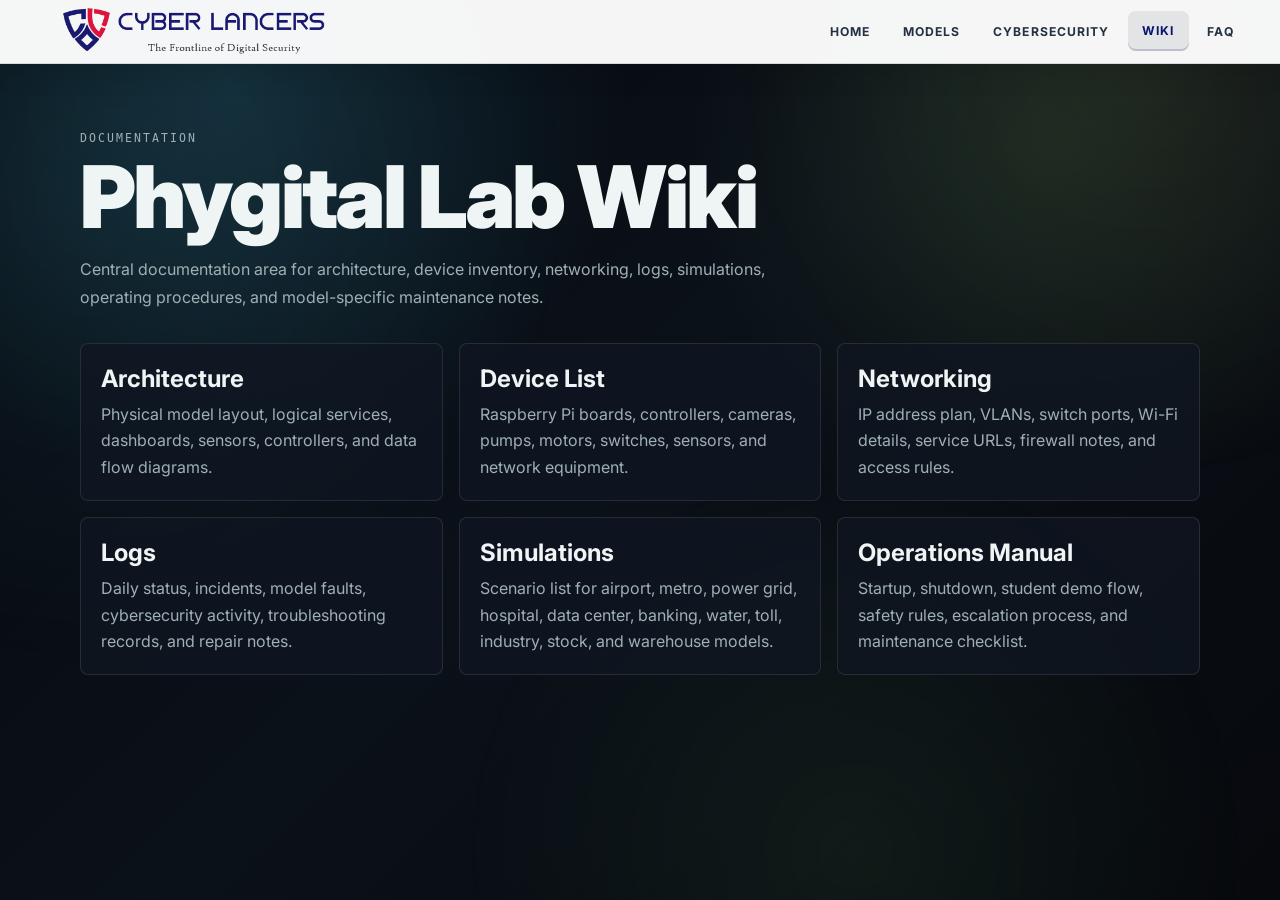
==== commit 7a22849e: "Add data center HVAC room and secure admin" ====
--- a/wiki/index.html
+++ b/wiki/index.html
@@ -32,7 +32,6 @@
       <li><a class="nav-btn" href="/index.html#cyber">Cybersecurity</a></li>
       <li><a class="nav-btn active" href="http://172.16.17.219/">Wiki</a></li>
       <li><a class="nav-btn" href="/faq">FAQ</a></li>
-      <li><a class="nav-btn" href="/admin.html">Admin</a></li>
     </ul>
   </nav>
 
--- a/static/css/main.css
+++ b/static/css/main.css
@@ -45,6 +45,14 @@
 
 button, a { font: inherit; }
 button { cursor: pointer; }
+button:focus-visible,
+a:focus-visible,
+input:focus-visible,
+textarea:focus-visible,
+select:focus-visible {
+  outline: 2px solid var(--cyan);
+  outline-offset: 3px;
+}
 a { color: inherit; text-decoration: none; }
 ul { list-style: none; }
 code { font-family: ui-monospace, SFMono-Regular, Menlo, Consolas, monospace; color: var(--cyan); }
@@ -56,6 +64,7 @@
   height: 100vh;
   z-index: 0;
   opacity: 0.45;
+  pointer-events: none;
 }
 
 #main-nav {
@@ -96,19 +105,23 @@
 .brand-accent { color: var(--cyan); }
 .nav-links { display: flex; align-items: center; gap: 0.25rem; }
 .nav-btn {
+  min-height: 40px;
+  display: inline-flex;
+  align-items: center;
+  justify-content: center;
   border: 0;
   background: transparent;
   color: #233143;
   padding: 0.55rem 0.9rem;
-  border-radius: 6px;
+  border-radius: 8px;
   font-size: 0.76rem;
   font-weight: 700;
   letter-spacing: 0.09em;
   text-transform: uppercase;
-  transition: transform 0.18s ease, background 0.18s ease, color 0.18s ease;
-}
-.nav-btn:hover, .nav-btn.active { background: rgba(10,20,34,0.08); color: #08146f; transform: translateY(-1px); }
-.nav-menu-toggle { display: none; background: transparent; color: #233143; border: 1px solid rgba(6,14,22,0.18); border-radius: 6px; padding: 0.5rem 0.75rem; }
+  transition: transform 0.18s ease, background 0.18s ease, color 0.18s ease, box-shadow 0.18s ease;
+}
+.nav-btn:hover, .nav-btn.active { background: rgba(10,20,34,0.08); color: #08146f; transform: translateY(-1px); box-shadow: inset 0 -2px 0 rgba(8,20,111,0.18); }
+.nav-menu-toggle { display: none; min-height: 40px; background: transparent; color: #233143; border: 1px solid rgba(6,14,22,0.18); border-radius: 8px; padding: 0.5rem 0.75rem; font-weight: 800; }
 
 .page {
   display: none;
@@ -159,13 +172,14 @@
 }
 
 .hero-actions { display: flex; flex-wrap: wrap; gap: 0.8rem; margin-top: 2rem; }
-.primary-action, .secondary-action, .back-btn {
+.primary-action, .secondary-action, .back-btn, .next-model-btn, .scenario-dashboard-btn {
   display: inline-flex;
   align-items: center;
   justify-content: center;
-  min-height: 42px;
-  border-radius: 6px;
-  padding: 0.75rem 1rem;
+  gap: 0.58rem;
+  min-height: 44px;
+  border-radius: 8px;
+  padding: 0.72rem 1rem;
   font-weight: 800;
   border: 1px solid var(--line-strong);
   position: relative;
@@ -174,6 +188,55 @@
 }
 .primary-action { background: var(--cyan); color: #041018; border-color: var(--cyan); }
 .secondary-action, .back-btn { background: rgba(255,255,255,0.04); color: var(--text); }
+.primary-action[data-icon]::before,
+.secondary-action[data-icon]::before,
+.back-btn[data-icon]::before,
+.next-model-btn[data-icon]::before {
+  content: "";
+  flex: 0 0 18px;
+  width: 18px;
+  height: 18px;
+  border-radius: 5px;
+  background: currentColor;
+  opacity: 0.92;
+}
+.primary-action[data-icon="models"]::before {
+  background:
+    linear-gradient(currentColor 0 0) 2px 2px / 5px 5px no-repeat,
+    linear-gradient(currentColor 0 0) 11px 2px / 5px 5px no-repeat,
+    linear-gradient(currentColor 0 0) 2px 11px / 5px 5px no-repeat,
+    linear-gradient(currentColor 0 0) 11px 11px / 5px 5px no-repeat;
+  border: 1px solid currentColor;
+}
+.secondary-action[data-icon="wiki"]::before {
+  background:
+    linear-gradient(currentColor 0 0) 4px 5px / 10px 2px no-repeat,
+    linear-gradient(currentColor 0 0) 4px 9px / 10px 2px no-repeat,
+    linear-gradient(currentColor 0 0) 4px 13px / 8px 2px no-repeat;
+  border: 1px solid currentColor;
+}
+.secondary-action[data-icon="play"]::before {
+  clip-path: polygon(28% 18%, 28% 82%, 82% 50%);
+  border-radius: 0;
+}
+.secondary-action[data-icon="code"]::before {
+  background:
+    linear-gradient(135deg, transparent 38%, currentColor 39% 46%, transparent 47%) left 4px top 4px / 7px 12px no-repeat,
+    linear-gradient(45deg, transparent 38%, currentColor 39% 46%, transparent 47%) right 4px top 4px / 7px 12px no-repeat;
+  border: 1px solid currentColor;
+}
+.back-btn[data-icon="back"]::before {
+  clip-path: polygon(70% 18%, 28% 50%, 70% 82%, 70% 60%, 100% 60%, 100% 40%, 70% 40%);
+  border-radius: 0;
+}
+.next-model-btn[data-icon="next"]::before {
+  clip-path: polygon(30% 18%, 72% 50%, 30% 82%, 30% 60%, 0 60%, 0 40%, 30% 40%);
+  border-radius: 0;
+}
+.primary-action[data-icon="ctf"]::before {
+  clip-path: polygon(50% 0, 86% 16%, 78% 72%, 50% 100%, 22% 72%, 14% 16%);
+  border-radius: 0;
+}
 .primary-action::after,
 .secondary-action::after,
 .back-btn::after {
@@ -186,7 +249,9 @@
 }
 .primary-action:hover,
 .secondary-action:hover,
-.back-btn:hover {
+.back-btn:hover,
+.next-model-btn:hover,
+.scenario-dashboard-btn:hover {
   transform: translateY(-2px);
   box-shadow: 0 14px 36px rgba(77,216,255,0.14);
 }
@@ -227,6 +292,11 @@
 .overview-copy h2, .page-head h2, .detail-title-block h2 {
   font-size: clamp(2rem, 5vw, 4rem);
   line-height: 0.96;
+}
+.overview-copy h2 {
+  max-width: 520px;
+  font-size: clamp(1.65rem, 3vw, 2.7rem);
+  line-height: 1.05;
 }
 .overview-grid, .domain-grid, .feature-grid, .cyber-scope-grid {
   display: grid;
@@ -262,16 +332,19 @@
 
 .page-head { padding: 4rem 0 1.25rem; }
 .page-head p:not(.section-kicker) { max-width: 760px; color: var(--muted); line-height: 1.7; margin-top: 0.8rem; }
-.filter-bar { width: min(1180px, calc(100% - 2rem)); margin: 0 auto 1.25rem; display: flex; flex-wrap: wrap; gap: 0.5rem; }
+.filter-bar { width: min(1180px, calc(100% - 2rem)); margin: 0 auto 1.25rem; display: flex; flex-wrap: wrap; gap: 0.55rem; }
 .filter-btn {
   border: 1px solid var(--line);
-  background: rgba(255,255,255,0.04);
+  background: rgba(255,255,255,0.045);
   color: var(--muted);
-  padding: 0.55rem 0.8rem;
-  border-radius: 6px;
-  font-weight: 700;
-}
-.filter-btn.active { color: #061019; background: var(--green); border-color: var(--green); }
+  min-height: 40px;
+  padding: 0.55rem 0.85rem;
+  border-radius: 8px;
+  font-weight: 800;
+  transition: transform 0.18s ease, border-color 0.18s ease, background 0.18s ease, color 0.18s ease;
+}
+.filter-btn:hover { transform: translateY(-1px); border-color: rgba(77,216,255,0.26); color: var(--text); }
+.filter-btn.active { color: #061019; background: var(--green); border-color: var(--green); box-shadow: 0 12px 26px rgba(120,213,111,0.14); }
 
 .domain-grid, .cyber-scope-grid { width: min(1180px, calc(100% - 2rem)); margin: 0 auto; padding-bottom: 5rem; }
 .domain-card { position: relative; min-height: 245px; overflow: hidden; transform-style: preserve-3d; transition: transform 0.24s, border-color 0.24s, box-shadow 0.24s; }
@@ -308,7 +381,16 @@
   font-size: 0.62rem;
   text-transform: uppercase;
 }
-.card-action { color: var(--cyan); font-weight: 800; margin-top: 1rem; }
+.card-action { display: inline-flex; align-items: center; gap: 0.4rem; color: var(--cyan); font-weight: 800; margin-top: 1rem; }
+.card-action::after {
+  content: "";
+  width: 16px;
+  height: 16px;
+  background: currentColor;
+  clip-path: polygon(30% 18%, 72% 50%, 30% 82%, 30% 60%, 0 60%, 0 40%, 30% 40%);
+  transition: transform 0.2s ease;
+}
+.domain-card:hover .card-action::after { transform: translateX(3px); }
 
 .detail-banner {
   min-height: 330px;
@@ -409,23 +491,43 @@
 .bars rect { fill: rgba(120,213,111,0.22); animation: barBeat 1.6s ease-in-out infinite alternate; transform-origin: bottom; }
 .ticker-text { fill: var(--green); font: 800 16px ui-monospace, SFMono-Regular, Menlo, Consolas, monospace; animation: lightPulse 1s steps(2) infinite; }
 .boxes rect { fill: rgba(240,182,74,0.22); stroke: rgba(240,182,74,0.42); stroke-width: 2; animation: boxBob 1.8s ease-in-out infinite alternate; }
-.back-btn { align-self: flex-start; }
+.detail-actions {
+  display: flex;
+  flex-wrap: wrap;
+  gap: 0.75rem;
+  align-self: flex-start;
+  position: relative;
+  z-index: 1;
+}
+.next-model-btn {
+  border: 1px solid rgba(77, 216, 255, 0.42);
+  background: rgba(77, 216, 255, 0.12);
+  color: var(--cyan);
+  box-shadow: 0 12px 30px rgba(77, 216, 255, 0.08);
+}
+.next-model-btn:hover {
+  border-color: var(--cyan);
+  background: rgba(77, 216, 255, 0.2);
+  transform: translateY(-2px);
+}
 .detail-title-block { max-width: 820px; }
 .detail-title-block h2 { margin: 0.3rem 0 0.8rem; }
 .detail-body { padding: 0 0 5rem; }
-.tab-nav { display: flex; overflow-x: auto; border-bottom: 1px solid var(--line); margin-bottom: 2rem; }
+.tab-nav { display: flex; overflow-x: auto; gap: 0.3rem; border-bottom: 1px solid var(--line); margin-bottom: 2rem; padding: 0 0.25rem; }
 .tab-btn {
   border: 0;
   border-bottom: 2px solid transparent;
   background: transparent;
   color: var(--soft);
-  padding: 1rem 1.2rem;
+  min-height: 48px;
+  padding: 0.9rem 1.1rem;
+  border-radius: 8px 8px 0 0;
   font-weight: 800;
   white-space: nowrap;
   transition: color 0.18s ease, border-color 0.18s ease, background 0.18s ease;
 }
 .tab-btn:hover { color: var(--text); background: rgba(255,255,255,0.035); }
-.tab-btn.active { color: var(--cyan); border-bottom-color: var(--cyan); }
+.tab-btn.active { color: var(--cyan); border-bottom-color: var(--cyan); background: rgba(77,216,255,0.06); }
 .tab-content { display: none; }
 .tab-content.active { display: block; animation: contentIn 0.35s ease both; }
 .feature-grid { margin-top: 1rem; }
@@ -435,10 +537,155 @@
 .step:hover .step-num { transform: translateX(5px); }
 .step p { color: var(--muted); line-height: 1.65; margin-top: 0.25rem; }
 .cyber-duo, .metric-grid, .photo-board { display: grid; grid-template-columns: 1fr 1fr; gap: 1rem; }
-.cyber-card span { font-family: ui-monospace, SFMono-Regular, Menlo, Consolas, monospace; font-size: 0.7rem; text-transform: uppercase; letter-spacing: 0.16em; }
+.cyber-mode-btn {
+  width: 100%;
+  min-height: 180px;
+  text-align: left;
+  cursor: pointer;
+  display: grid;
+  align-content: start;
+}
+.cyber-mode-btn.active {
+  border-color: var(--cyan);
+  background: linear-gradient(135deg, rgba(77,216,255,0.16), rgba(16,23,34,0.86));
+  box-shadow: 0 18px 44px rgba(77,216,255,0.12);
+}
+.cyber-card span {
+  display: block;
+  font-size: clamp(1.8rem, 3.4vw, 3rem);
+  font-weight: 900;
+  line-height: 0.95;
+  letter-spacing: 0;
+}
 .cyber-card.red span { color: var(--red); }
 .cyber-card.blue span { color: var(--blue); }
-.cyber-card h3 { margin: 0.6rem 0; }
+.cyber-card h3, .cyber-card strong { display: block; margin: 0.75rem 0 0.6rem; color: var(--text); font-size: 1.15rem; }
+.cyber-card small { display: block; color: var(--muted); font-size: 0.96rem; line-height: 1.6; }
+.cyber-mode-btn::after {
+  content: "Open scenario";
+  justify-self: start;
+  margin-top: 1rem;
+  border: 1px solid rgba(255,255,255,0.14);
+  border-radius: 999px;
+  padding: 0.35rem 0.65rem;
+  color: var(--text);
+  background: rgba(255,255,255,0.045);
+  font-size: 0.78rem;
+  font-weight: 900;
+}
+.cyber-scenario-panel { margin-top: 1rem; }
+.scenario-head h3 { margin: 0.35rem 0 0.65rem; font-size: 1.6rem; }
+.scenario-head p, .scenario-block li, .scenario-note { color: var(--muted); line-height: 1.65; }
+.scenario-badges, .scenario-links {
+  display: flex;
+  flex-wrap: wrap;
+  gap: 0.5rem;
+  margin-top: 1rem;
+}
+.scenario-badges span {
+  border: 1px solid var(--line);
+  border-radius: 999px;
+  padding: 0.35rem 0.65rem;
+  color: var(--green);
+  background: rgba(120,213,111,0.08);
+  font-size: 0.78rem;
+  font-weight: 800;
+}
+.scenario-grid {
+  display: grid;
+  grid-template-columns: 1.1fr 0.9fr;
+  gap: 1rem;
+  margin-top: 1.2rem;
+}
+.scenario-block {
+  border: 1px solid var(--line);
+  border-radius: 8px;
+  padding: 1rem;
+  background: rgba(5,11,18,0.45);
+}
+.scenario-block h4 { margin-bottom: 0.75rem; color: var(--cyan); }
+.scenario-block ol { padding-left: 1.2rem; }
+.scenario-block li + li { margin-top: 0.55rem; }
+.scenario-block pre {
+  overflow-x: auto;
+  margin: 0;
+  color: var(--green);
+  font: 800 0.92rem/1.7 ui-monospace, SFMono-Regular, Menlo, Consolas, monospace;
+  white-space: pre-wrap;
+}
+.scenario-dashboard-btn {
+  display: inline-flex;
+  align-items: center;
+  justify-content: center;
+  min-height: 42px;
+  border: 0;
+  border-radius: 8px;
+  padding: 0 0.9rem;
+  color: #041018;
+  background: var(--cyan);
+  font-weight: 900;
+}
+.scenario-dashboard-btn:hover,
+.scenario-links a:hover {
+  filter: brightness(1.08);
+  transform: translateY(-1px);
+}
+.scenario-note {
+  margin-top: 1rem;
+  border-left: 3px solid var(--amber);
+  padding-left: 0.85rem;
+}
+.scenario-page {
+  min-height: 100vh;
+}
+.scenario-shell {
+  width: min(1180px, calc(100% - 2rem));
+  margin: 0 auto;
+  padding: calc(var(--nav-h) + 3rem) 0 5rem;
+}
+.scenario-hero {
+  margin-bottom: 1rem;
+}
+.scenario-hero h1 {
+  margin: 0.35rem 0 0.75rem;
+  font-size: clamp(2.4rem, 6vw, 4.8rem);
+  line-height: 0.98;
+}
+.scenario-hero > p {
+  max-width: 820px;
+  color: var(--muted);
+  font-size: 1.1rem;
+  line-height: 1.7;
+}
+.scenario-code-section {
+  margin-top: 1rem;
+}
+.scenario-code-head {
+  display: flex;
+  align-items: flex-end;
+  justify-content: space-between;
+  gap: 1rem;
+  margin-bottom: 1rem;
+}
+.scenario-code-head h2 {
+  margin-top: 0.35rem;
+}
+.scenario-code-actions {
+  display: flex;
+  flex-wrap: wrap;
+  gap: 0.6rem;
+}
+.scenario-code-view {
+  min-height: 220px;
+  overflow-x: auto;
+  border: 1px solid var(--line);
+  border-radius: 8px;
+  padding: 1rem;
+  background: rgba(5,11,18,0.58);
+  color: var(--green);
+  font: 700 0.86rem/1.65 ui-monospace, SFMono-Regular, Menlo, Consolas, monospace;
+  white-space: pre-wrap;
+}
 .metric-grid div { min-height: 150px; }
 .metric-grid strong, .metric-grid span { display: block; }
 .metric-grid strong { color: var(--green); margin-bottom: 0.8rem; }
@@ -453,8 +700,55 @@
   background:
     linear-gradient(135deg, rgba(255,255,255,0.06), rgba(255,255,255,0.02)),
     repeating-linear-gradient(45deg, rgba(255,255,255,0.03) 0 10px, transparent 10px 20px);
+  overflow: hidden;
+  position: relative;
 }
 .photo-placeholder span { color: var(--cyan); font-family: ui-monospace, SFMono-Regular, Menlo, Consolas, monospace; margin-bottom: 0.8rem; }
+.photo-placeholder.has-photo {
+  align-items: stretch;
+  justify-content: flex-end;
+  padding: 0;
+  text-align: left;
+  background: rgba(8, 15, 24, 0.82);
+}
+.model-photo {
+  position: absolute;
+  inset: 0;
+  width: 100%;
+  height: 100%;
+  min-height: 290px;
+  object-fit: cover;
+  transform: scale(1.01);
+  transition: transform 0.55s ease, filter 0.55s ease;
+}
+.photo-placeholder.has-photo:hover .model-photo {
+  filter: saturate(1.08) contrast(1.05);
+  transform: scale(1.055);
+}
+.photo-caption {
+  position: relative;
+  z-index: 1;
+  margin: auto 1rem 1rem;
+  padding: 0.95rem 1rem;
+  border: 1px solid rgba(255, 255, 255, 0.16);
+  border-radius: 8px;
+  background: rgba(5, 11, 18, 0.78);
+  backdrop-filter: blur(10px);
+  box-shadow: 0 16px 36px rgba(0, 0, 0, 0.28);
+}
+.photo-caption span {
+  display: block;
+  margin: 0 0 0.3rem;
+  color: var(--cyan);
+  font-size: 0.68rem;
+  letter-spacing: 0.15em;
+  text-transform: uppercase;
+}
+.photo-caption strong {
+  display: block;
+  color: var(--text);
+  font-size: 1.15rem;
+}
 .photo-notes li { border-bottom: 1px solid var(--line); padding: 0.7rem 0; }
 .photo-notes li:last-child { border-bottom: 0; }
 
@@ -541,13 +835,19 @@
   margin-top: 0.2rem;
 }
 .phygital-ctf-modal .ctf-modal-close {
-  width: 34px;
-  height: 34px;
+  width: 38px;
+  height: 38px;
   border: 1px solid rgba(255,255,255,0.16);
-  border-radius: 6px;
+  border-radius: 8px;
   background: rgba(255,255,255,0.05);
   color: var(--text);
   font-weight: 800;
+  transition: transform 0.18s ease, background 0.18s ease, border-color 0.18s ease;
+}
+.phygital-ctf-modal .ctf-modal-close:hover {
+  transform: rotate(90deg);
+  border-color: rgba(255,109,97,0.35);
+  background: rgba(255,109,97,0.16);
 }
 .phygital-ctf-modal .ctf-modal-body {
   padding: 1.25rem 1.4rem 1.5rem;
@@ -645,18 +945,28 @@
 .ctf-submit-btn,
 .ctf-hint-toggle {
   border: 1px solid rgba(255,255,255,0.16);
-  border-radius: 6px;
+  border-radius: 8px;
   background: rgba(255,255,255,0.06);
   color: var(--text);
+  min-height: 40px;
   padding: 0.55rem 0.75rem;
   font-weight: 800;
   font-family: "Inter", system-ui, sans-serif;
+  transition: transform 0.18s ease, border-color 0.18s ease, background 0.18s ease, box-shadow 0.18s ease;
 }
 .ctf-start-btn,
 .ctf-submit-btn {
   background: var(--cyan);
   color: #041018;
   border-color: var(--cyan);
+}
+.ctf-change-student:hover,
+.ctf-start-btn:hover,
+.ctf-submit-btn:hover,
+.ctf-hint-toggle:hover {
+  transform: translateY(-1px);
+  border-color: rgba(77,216,255,0.38);
+  box-shadow: 0 10px 24px rgba(77,216,255,0.10);
 }
 .ctf-leaderboard {
   display: grid;
@@ -722,9 +1032,121 @@
   display: grid;
   gap: 0.8rem;
 }
+.ctf-room-hero {
+  display: grid;
+  grid-template-columns: 1fr auto;
+  gap: 1.25rem;
+  align-items: stretch;
+  border: 1px solid rgba(77,216,255,0.22);
+  border-radius: 10px;
+  background:
+    radial-gradient(circle at 12% 0%, rgba(77,216,255,0.18), transparent 36%),
+    linear-gradient(135deg, rgba(9,18,28,0.96), rgba(8,13,20,0.9));
+  padding: 1.2rem;
+  margin-bottom: 0.9rem;
+  box-shadow: inset 0 1px 0 rgba(255,255,255,0.05), 0 20px 50px rgba(0,0,0,0.22);
+}
+.ctf-room-kicker {
+  color: var(--cyan);
+  font-family: ui-monospace, SFMono-Regular, Menlo, Consolas, monospace;
+  font-size: 0.74rem;
+  letter-spacing: 0.16em;
+  text-transform: uppercase;
+}
+.ctf-room-hero h3 {
+  margin: 0.4rem 0 0.55rem;
+  font-size: clamp(1.55rem, 3vw, 2.5rem);
+  line-height: 1;
+}
+.ctf-room-hero p {
+  max-width: 780px;
+  color: var(--muted);
+  line-height: 1.65;
+}
+.ctf-room-tags {
+  display: flex;
+  flex-wrap: wrap;
+  gap: 0.45rem;
+  margin-top: 0.9rem;
+}
+.ctf-room-tags span {
+  border: 1px solid rgba(120,213,111,0.28);
+  border-radius: 999px;
+  background: rgba(120,213,111,0.08);
+  color: var(--green);
+  padding: 0.32rem 0.58rem;
+  font-size: 0.74rem;
+  font-weight: 800;
+}
+.ctf-room-statbox {
+  min-width: 150px;
+  display: grid;
+  place-items: center;
+  text-align: center;
+  border: 1px solid rgba(255,255,255,0.12);
+  border-radius: 8px;
+  background: rgba(255,255,255,0.04);
+  padding: 1rem;
+}
+.ctf-room-statbox strong {
+  color: var(--cyan);
+  font-size: 2.2rem;
+  line-height: 1;
+}
+.ctf-room-statbox span,
+.ctf-room-statbox em {
+  color: var(--muted);
+  font-style: normal;
+  font-family: ui-monospace, SFMono-Regular, Menlo, Consolas, monospace;
+  font-size: 0.78rem;
+}
+.ctf-room-tasks {
+  position: relative;
+  gap: 0.95rem;
+}
 .ctf-card {
   margin-bottom: 0;
   animation: fadeRise 0.35s ease both;
+}
+.ctf-room-card {
+  position: relative;
+  display: grid;
+  grid-template-columns: 54px 1fr;
+  gap: 1rem;
+  padding: 1rem 1rem 1rem 0.85rem;
+  border-color: rgba(77,216,255,0.18);
+  background:
+    linear-gradient(135deg, rgba(255,255,255,0.045), rgba(255,255,255,0.018)),
+    rgba(8,13,20,0.78);
+}
+.ctf-room-card.ctf-card-solved {
+  border-color: rgba(120,213,111,0.45);
+  background: linear-gradient(135deg, rgba(120,213,111,0.12), rgba(255,255,255,0.018));
+}
+.ctf-room-step {
+  width: 42px;
+  height: 42px;
+  display: grid;
+  place-items: center;
+  border: 1px solid rgba(77,216,255,0.36);
+  border-radius: 999px;
+  color: var(--cyan);
+  background: rgba(77,216,255,0.08);
+  font-family: ui-monospace, SFMono-Regular, Menlo, Consolas, monospace;
+  font-weight: 900;
+}
+.ctf-room-step.done {
+  border-color: rgba(120,213,111,0.5);
+  color: var(--green);
+  background: rgba(120,213,111,0.12);
+}
+.ctf-room-card .ctf-card-head,
+.ctf-room-card .ctf-card-desc,
+.ctf-room-card .ctf-card-foot {
+  grid-column: 2;
+}
+.ctf-room-card .ctf-card-title {
+  font-size: 1.12rem;
 }
 .ctf-card-head,
 .ctf-card-title-row,
@@ -781,11 +1203,15 @@
   flex: 1 1 260px;
   min-height: 40px;
   border: 1px solid rgba(255,255,255,0.14);
-  border-radius: 6px;
+  border-radius: 8px;
   background: rgba(0,0,0,0.24);
   color: var(--text);
   padding: 0.6rem 0.75rem;
   outline: none;
+}
+.ctf-flag-input:focus {
+  border-color: rgba(77,216,255,0.48);
+  box-shadow: 0 0 0 3px rgba(77,216,255,0.12);
 }
 .ctf-result-msg {
   width: 100%;
@@ -821,6 +1247,12 @@
   .ctf-scorebar { grid-template-columns: 1fr; }
   .ctf-student-strip,
   .ctf-lb-head { align-items: flex-start; flex-direction: column; }
+  .ctf-room-hero { grid-template-columns: 1fr; }
+  .ctf-room-statbox { min-width: 0; }
+  .ctf-room-card { grid-template-columns: 1fr; }
+  .ctf-room-card .ctf-card-head,
+  .ctf-room-card .ctf-card-desc,
+  .ctf-room-card .ctf-card-foot { grid-column: 1; }
 }
 
 @media (max-width: 900px) {
@@ -840,7 +1272,7 @@
     box-shadow: 0 18px 34px rgba(0,0,0,0.12);
   }
   .nav-links.open { display: flex; }
-  .hero, .overview-copy, .cyber-duo, .metric-grid, .photo-board { grid-template-columns: 1fr; }
+  .hero, .overview-copy, .cyber-duo, .scenario-grid, .metric-grid, .photo-board { grid-template-columns: 1fr; }
   .overview-grid, .domain-grid, .feature-grid, .cyber-scope-grid { grid-template-columns: 1fr 1fr; }
 }
 
@@ -851,6 +1283,7 @@
   .hero-inner h1 { font-size: clamp(3.2rem, 18vw, 5rem); }
   .detail-banner { min-height: 280px; }
   .domain-visual { right: -120px; bottom: 8vh; width: 520px; height: 320px; opacity: 0.16; }
+  .cyber-card span { font-size: clamp(1.5rem, 12vw, 2.45rem); }
 }
 
 @keyframes navDrop {
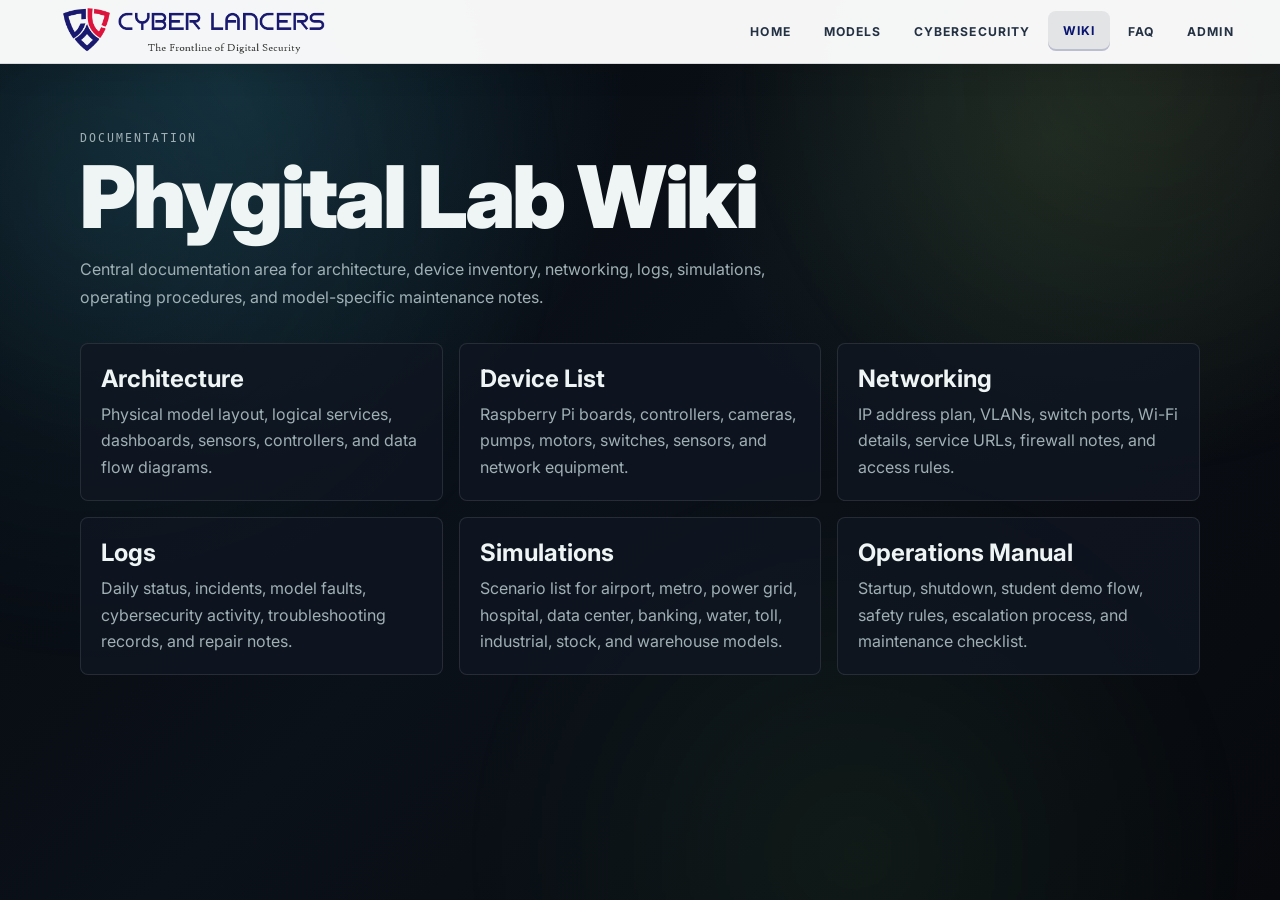
==== commit fa7c3b9a: "Update admin access and industrial CTF flow" ====
--- a/wiki/index.html
+++ b/wiki/index.html
@@ -32,6 +32,7 @@
       <li><a class="nav-btn" href="/index.html#cyber">Cybersecurity</a></li>
       <li><a class="nav-btn active" href="http://172.16.17.219/">Wiki</a></li>
       <li><a class="nav-btn" href="/faq">FAQ</a></li>
+      <li><a class="nav-btn" href="/admin.html">Admin</a></li>
     </ul>
   </nav>
 
@@ -59,7 +60,7 @@
       </article>
       <article class="wiki-card">
         <h2>Simulations</h2>
-        <p>Scenario list for airport, metro, power grid, hospital, data center, banking, water, toll, industry, stock, and warehouse models.</p>
+        <p>Scenario list for airport, metro, power grid, hospital, data center, banking, water, toll, industrial, stock, and warehouse models.</p>
       </article>
       <article class="wiki-card">
         <h2>Operations Manual</h2>
--- a/static/css/main.css
+++ b/static/css/main.css
@@ -17,7 +17,7 @@
 }
 
 * { box-sizing: border-box; margin: 0; padding: 0; }
-html { scroll-behavior: smooth; }
+html { scroll-behavior: auto; }
 body {
   min-height: 100vh;
   overflow-x: hidden;
@@ -132,6 +132,38 @@
 }
 .page.active { display: block; }
 .page.active { animation: pageIn 0.45s ease both; }
+
+#page-home {
+  overflow: hidden;
+}
+.home-matrix-canvas {
+  position: absolute;
+  inset: 0;
+  width: 100%;
+  height: min(100vh, 920px);
+  z-index: 0;
+  pointer-events: none;
+  opacity: 0.48;
+  mix-blend-mode: screen;
+  transform: translateZ(0);
+  contain: paint;
+}
+#page-home::before {
+  content: "";
+  position: absolute;
+  inset: 0;
+  z-index: 0;
+  pointer-events: none;
+  background:
+    radial-gradient(circle at 35% 40%, rgba(77,216,255,0.12), transparent 32%),
+    radial-gradient(circle at 72% 46%, rgba(120,213,111,0.11), transparent 30%),
+    linear-gradient(90deg, rgba(7,9,13,0.88), rgba(7,9,13,0.4) 45%, rgba(7,9,13,0.86));
+}
+.hero,
+.overview-band {
+  position: relative;
+  z-index: 1;
+}
 
 .hero {
   min-height: 100vh;
@@ -1325,6 +1357,7 @@
   from { transform: translate3d(-1.5%, -1%, 0) rotate(0deg); }
   to { transform: translate3d(1.5%, 1%, 0) rotate(3deg); }
 }
+
 @keyframes airplaneRealFlight {
   0% { transform: translate(36px, 92px) rotate(-17deg) scale(.82); opacity: .9; }
   18% { transform: translate(105px, 42px) rotate(-10deg) scale(.9); opacity: 1; }
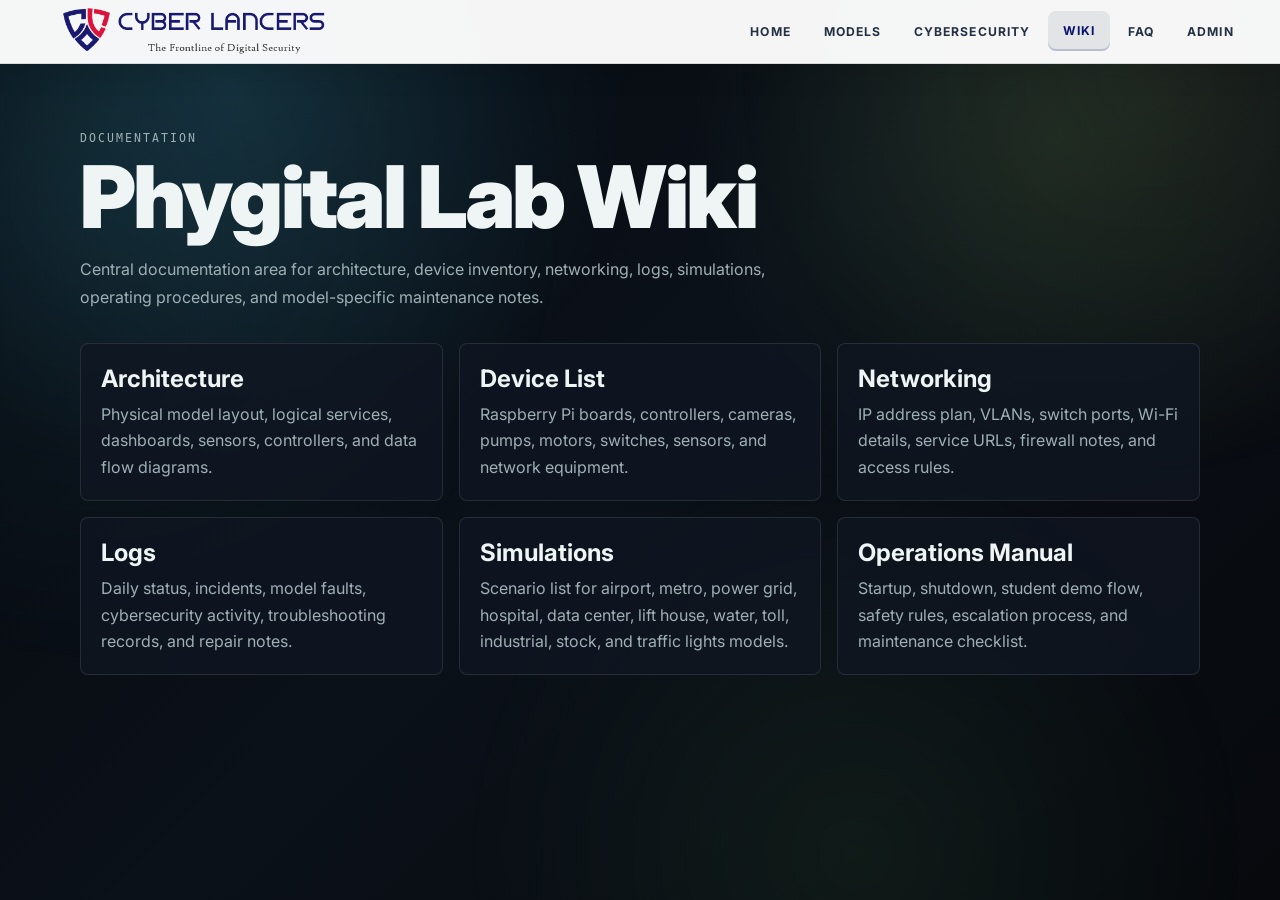
==== commit b43416ee: "Expand phygital lab scenarios and CTF rooms" ====
--- a/wiki/index.html
+++ b/wiki/index.html
@@ -60,7 +60,7 @@
       </article>
       <article class="wiki-card">
         <h2>Simulations</h2>
-        <p>Scenario list for airport, metro, power grid, hospital, data center, banking, water, toll, industrial, stock, and warehouse models.</p>
+        <p>Scenario list for airport, metro, power grid, hospital, data center, lift house, water, toll, industrial, stock, and traffic lights models.</p>
       </article>
       <article class="wiki-card">
         <h2>Operations Manual</h2>
--- a/static/css/main.css
+++ b/static/css/main.css
@@ -638,12 +638,37 @@
 .scenario-block h4 { margin-bottom: 0.75rem; color: var(--cyan); }
 .scenario-block ol { padding-left: 1.2rem; }
 .scenario-block li + li { margin-top: 0.55rem; }
-.scenario-block pre {
+.scenario-command-list {
+  display: grid;
+  gap: 0.8rem;
+}
+.scenario-command-section {
+  border: 1px solid rgba(77,216,255,0.16);
+  border-radius: 8px;
+  background: rgba(2,8,14,0.48);
+  overflow: hidden;
+}
+.scenario-command-section h3 {
+  margin: 0;
+  padding: 0.75rem 0.85rem;
+  color: var(--cyan);
+  background: rgba(77,216,255,0.08);
+  border-bottom: 1px solid rgba(77,216,255,0.14);
+  font-size: 0.9rem;
+  letter-spacing: 0.06em;
+  text-transform: uppercase;
+}
+.scenario-block pre,
+.scenario-command-section pre {
   overflow-x: auto;
   margin: 0;
+  padding: 0.85rem;
   color: var(--green);
   font: 800 0.92rem/1.7 ui-monospace, SFMono-Regular, Menlo, Consolas, monospace;
   white-space: pre-wrap;
+}
+.scenario-block > pre {
+  padding: 0;
 }
 .scenario-dashboard-btn {
   display: inline-flex;
